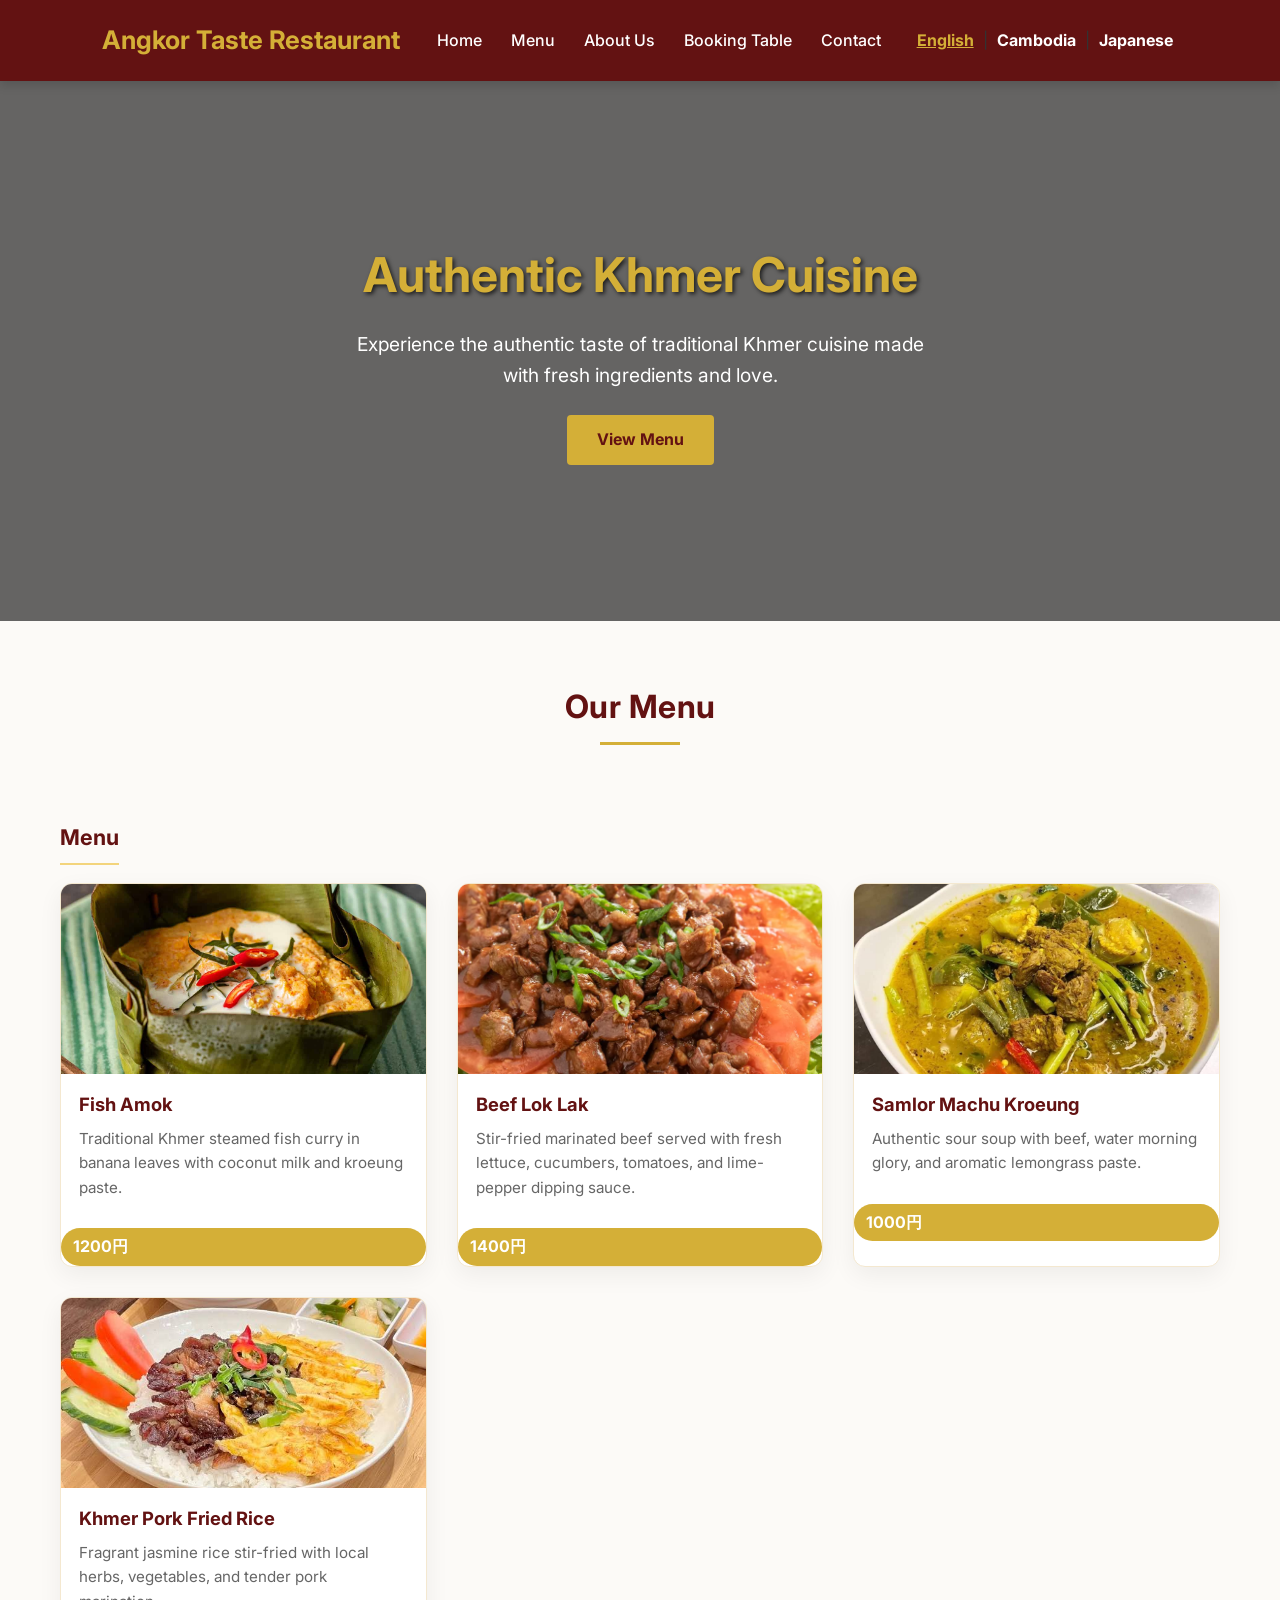
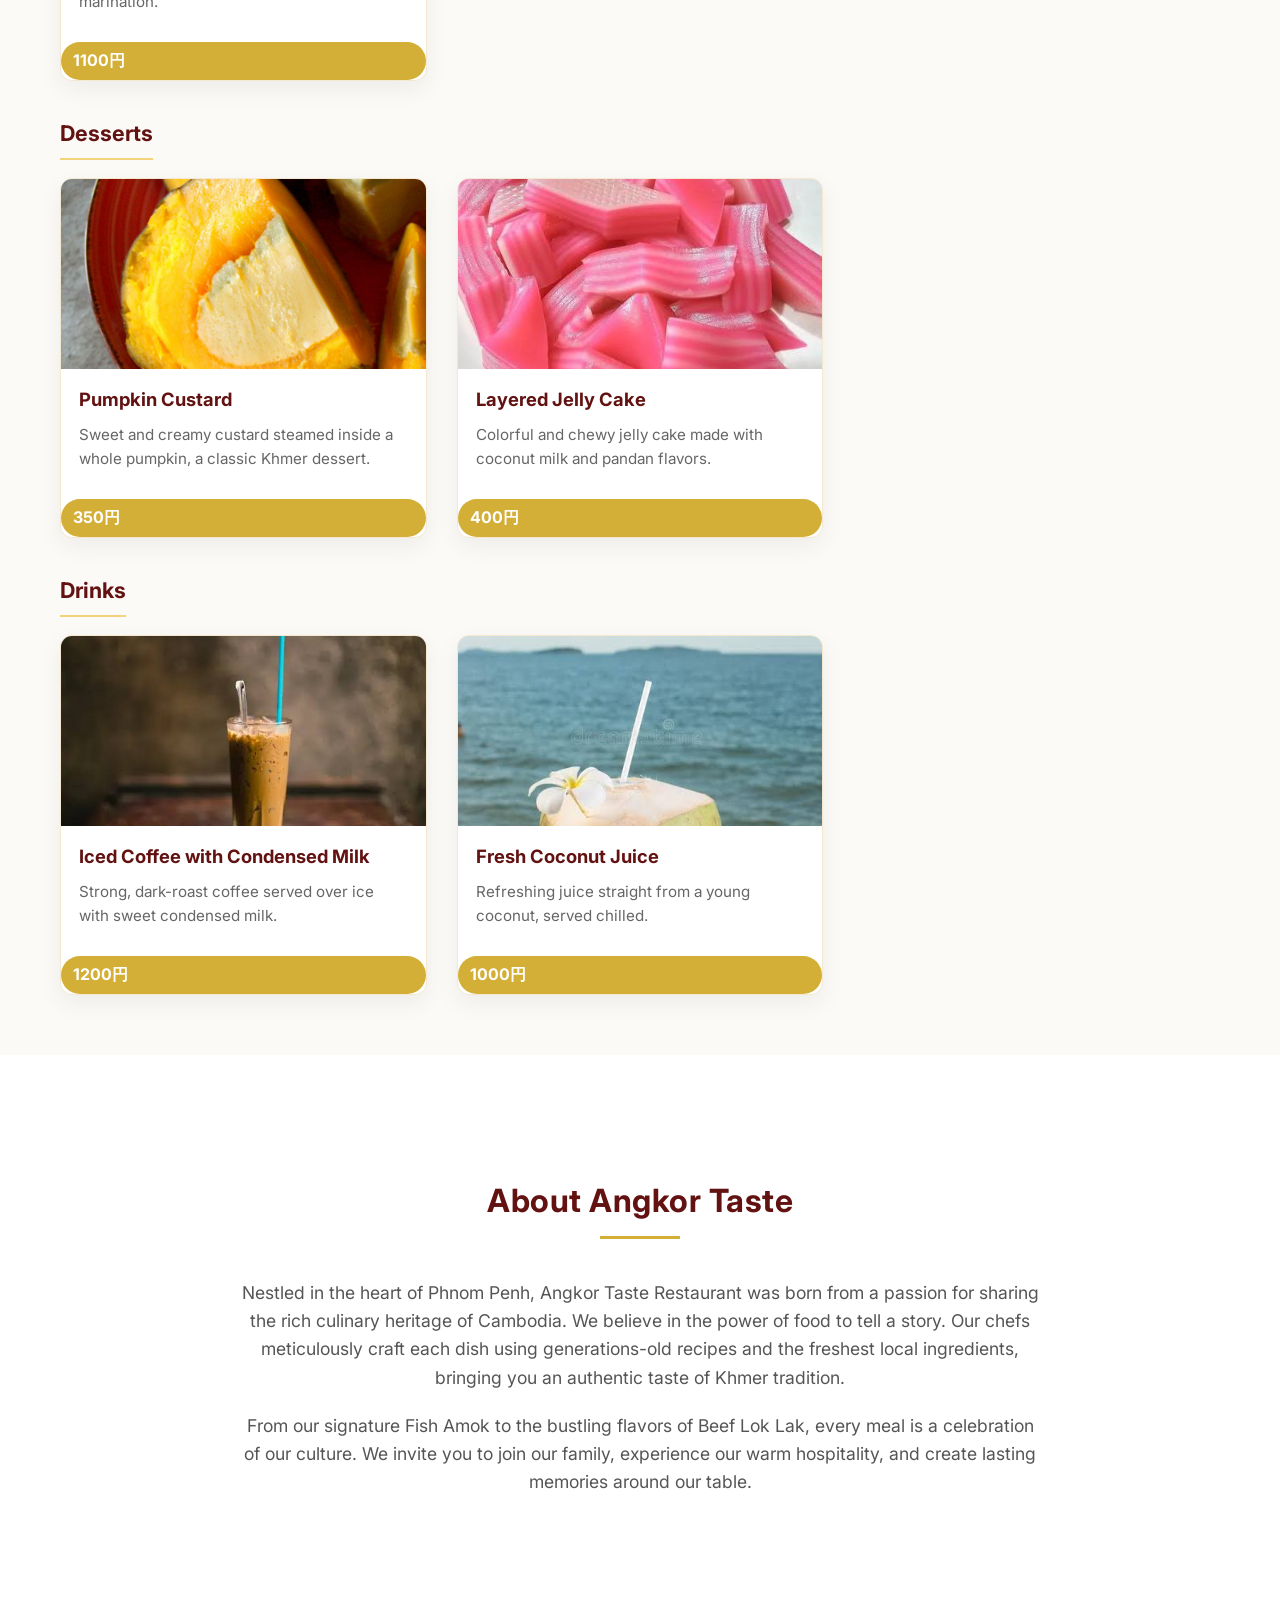
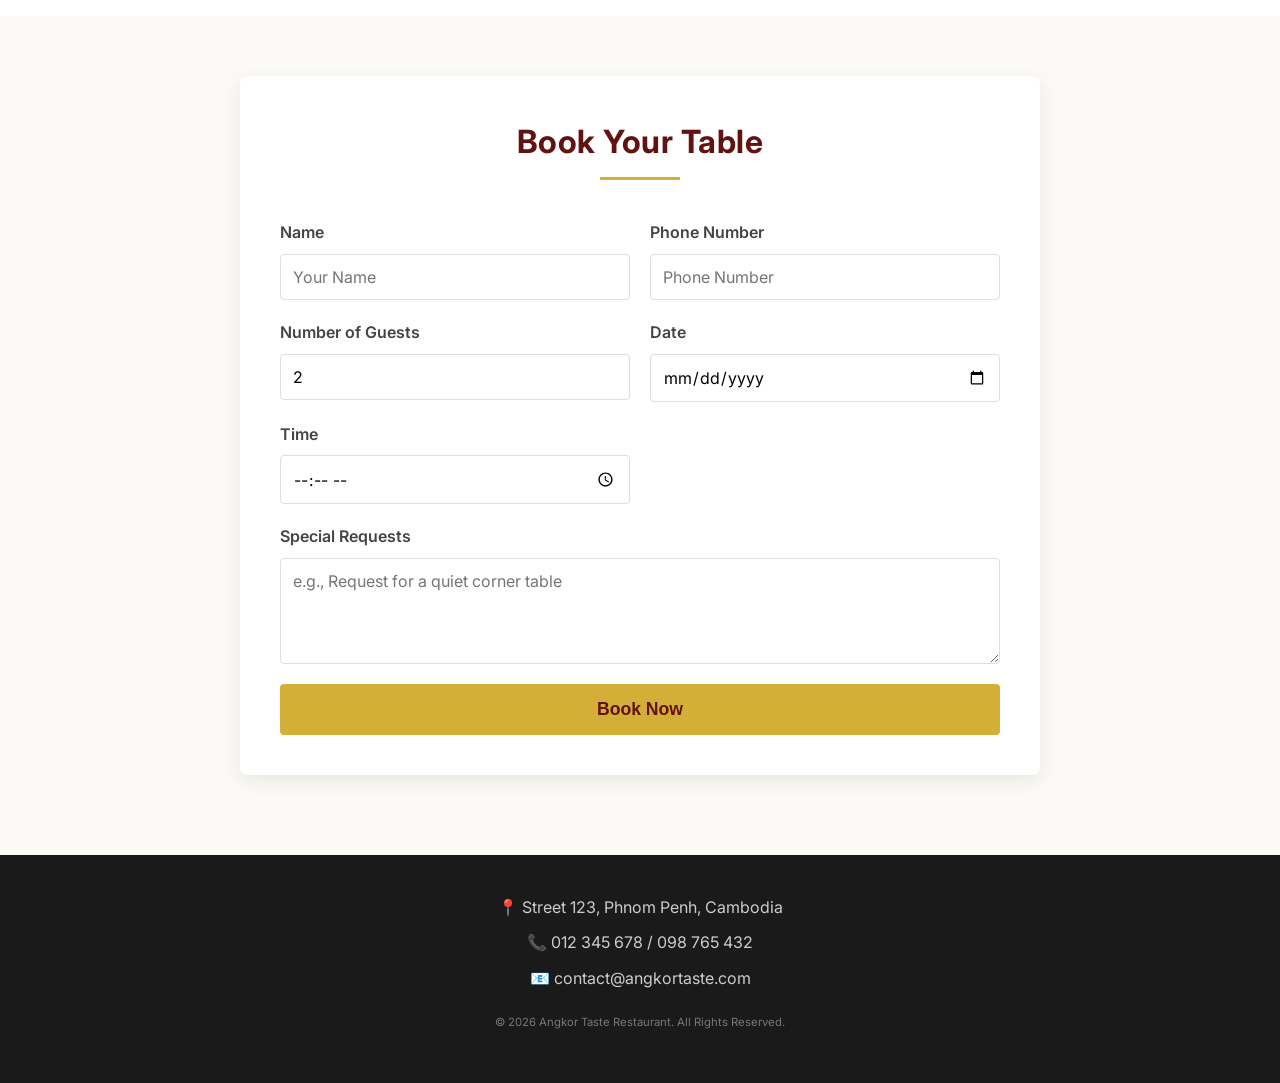
==== index.html @ 4315ddcf "change title menu category" ====
<!DOCTYPE html>
<html lang="en">

<head>
    <meta charset="UTF-8">
    <meta name="viewport" content="width=device-width, initial-scale=1.0">
    <title>Angkor Taste Restaurant- Khmer Restaurant</title>
    <link rel="stylesheet" href="style.css">
    <link
        href="https://fonts.googleapis.com/css2?family=Hanuman:wght@400;700&family=Inter:wght@300;400;600&display=swap"
        rel="stylesheet">
</head>

<body>

    <header>
        <div class="logo">Angkor Taste Restaurant</div>
        <nav>
            <a href="#home">Home</a>
            <a href="#menu">Menu</a>
            <a href="#about">About Us</a>
            <a href="#booking">Booking Table</a>
            <a href="#contact">Contact</a>
        </nav>
        <div class="language-selector">
            <a href="#" class="lang-active" aria-label="English">English</a> | <a href="#" aria-label="Khmer">Cambodia</a> | <a
                href="#" aria-label="Japanese">Japanese</a>
        </div>
    </header>

    <section id="home" class="hero">
        <div class="hero-content">
            <h1>Authentic Khmer Cuisine</h1>
            <p>Experience the authentic taste of traditional Khmer cuisine made with fresh ingredients and love.</p>
            <a href="#menu" class="btn"> View Menu</a>
        </div>
    </section>

    <section id="menu" class="menu-section">
        <h2 class="section-title"> Our Menu</h2>
        <div class="underline"></div>

        <!-- House Specials Category -->
        <h3 class="menu-category-title">Menu</h3>
        <div class="menu-grid">
            <article class="menu-item">
                <img src="img/Cambodian-Khmer-Fish-Amok-Recipe-square.jpg" alt="Fish Amok" class="menu-item-image">
                <div class="item-details">
                    <h4>Fish Amok</h4>
                    <p>Traditional Khmer steamed fish curry in banana leaves with coconut milk and kroeung paste.</p>
                </div>
                <span class="price">1200円</span>
            </article>

            <article class="menu-item">
                <img src="img/beef lok lak.webp" alt="Beef Lok Lak" class="menu-item-image">
                <div class="item-details">
                    <h4>Beef Lok Lak</h4>
                    <p>Stir-fried marinated beef served with fresh lettuce, cucumbers, tomatoes, and lime-pepper dipping
                        sauce.</p>
                </div>
                <span class="price">1400円</span>
            </article>

            <article class="menu-item">
                <img src="img/សម្លម្ជូរ.jpg" alt="Samlor Machu Kroeung" class="menu-item-image">
                <div class="item-details">
                    <h4>Samlor Machu Kroeung</h4>
                    <p>Authentic sour soup with beef, water morning glory, and aromatic lemongrass paste.</p>
                </div>
                <span class="price">1000円</span>
            </article>

            <article class="menu-item">
                <img src="img/bay sach jruk.jpeg" alt="Khmer Pork Fried Rice" class="menu-item-image">
                <div class="item-details">
                    <h4>Khmer Pork Fried Rice</h4>
                    <p>Fragrant jasmine rice stir-fried with local herbs, vegetables, and tender pork marination.</p>
                </div>
                <span class="price">1100円</span>
            </article>
        </div>

        <!-- Desserts Category -->
        <h3 class="menu-category-title">Desserts </h3>
        <div class="menu-grid">
            <article class="menu-item">
                <img src="img/cambodian-desserts.jpg" alt="Pumpkin Custard" class="menu-item-image">
                <div class="item-details">
                    <h4>Pumpkin Custard </h4>
                    <p>Sweet and creamy custard steamed inside a whole pumpkin, a classic Khmer dessert.</p>
                </div>
                <span class="price">350円</span>
            </article>
            <article class="menu-item">
                <img src="img/images.jpeg" alt="Layered Jelly Cake" class="menu-item-image">
                <div class="item-details">
                    <h4>Layered Jelly Cake </h4>
                    <p>Colorful and chewy jelly cake made with coconut milk and pandan flavors.</p>
                </div>
                <span class="price">400円</span>
            </article>
        </div>

        <!-- Drinks Category -->
        <h3 class="menu-category-title">Drinks</h3>
        <div class="menu-grid">
            <article class="menu-item">
                <img src="img/cafe.jpeg" alt="Iced Coffee" class="menu-item-image">
                <div class="item-details">
                    <h4>Iced Coffee with Condensed Milk</h4>
                    <p>Strong, dark-roast coffee served over ice with sweet condensed milk.</p>
                </div>
                <span class="price">1200円</span>
            </article>

            <article class="menu-item">
                <img src="img/images (2).jpeg" alt="Fresh Coconut Juice" class="menu-item-image">
                <div class="item-details">
                    <h4>Fresh Coconut Juice</h4>
                    <p>Refreshing juice straight from a young coconut, served chilled.</p>
                </div>
                <span class="price">1000円</span>
            </article>
        </div>
    </section>

    <section id="about" class="about-section">
        <div class="about-content">
            <h2 class="section-title">About Angkor Taste</h2>
            <div class="underline"></div>
            <p>
                Nestled in the heart of Phnom Penh, Angkor Taste Restaurant was born from a passion for sharing the rich
                culinary heritage of Cambodia. We believe in the power of food to tell a story. Our chefs meticulously
                craft each dish using generations-old recipes and the freshest local ingredients, bringing you an
                authentic taste of Khmer tradition.
            </p>
            <p>
                From our signature Fish Amok to the bustling flavors of Beef Lok Lak, every meal is a celebration of our
                culture. We invite you to join our family, experience our warm hospitality, and create lasting memories
                around our table.
            </p>
        </div>
    </section>

    <section id="booking" class="booking-section">
        <h2 class="section-title">Book Your Table</h2>
        <div class="underline"></div>
        <form class="booking-form" action="#" method="POST">
            <div class="form-group">
                <label for="name">Name</label>
                <input type="text" id="name" name="name" placeholder="Your Name" required>
            </div>
            <div class="form-group">
                <label for="phone">Phone Number</label>
                <input type="tel" id="phone" name="phone" placeholder="Phone Number" required>
            </div>
            <div class="form-group">
                <label for="guests">Number of Guests</label>
                <input type="number" id="guests" name="guests" min="1" value="2" required>
            </div>
            <div class="form-group">
                <label for="date">Date</label>
                <input type="date" id="date" name="date" required>
            </div>
            <div class="form-group">
                <label for="time">Time</label>
                <input type="time" id="time" name="time" required>
            </div>
            <div class="form-group full-width">
                <label for="requests">Special Requests</label>
                <textarea id="requests" name="requests" rows="4"
                    placeholder="e.g., Request for a quiet corner table"></textarea>
            </div>
            <button type="submit" class="btn">Book Now</button>
        </form>
    </section>

    <footer id="contact">
        <div class="footer-content">
            <p>📍 Street 123, Phnom Penh, Cambodia</p>
            <p>📞 012 345 678 / 098 765 432</p>
            <p>📧 contact@angkortaste.com</p>
            <p class="copyright"><small>&copy; 2026 Angkor Taste Restaurant. All Rights Reserved.</small></p>
        </div>
    </footer>

</body>

</html>
---- style.css ----
/* Reset basic styles */
* {
    margin: 0;
    padding: 0;
    box-sizing: border-box;
}

body {
    font-family: 'Inter', 'Hanuman', sans-serif;
    background-color: #fcfaf7;
    color: #333;
    line-height: 1.6;
}

/* Header & Navigation */
header {
    background-color: #631212;
    /* Traditional Khmer Red/Burgundy */
    display: flex;
    justify-content: space-between;
    align-items: center;
    padding: 20px 8%;
    position: sticky;
    top: 0;
    z-index: 1000;
    box-shadow: 0 4px 10px rgba(0, 0, 0, 0.15);
}

header .logo {
    color: #D4AF37;
    /* Luxury Gold color */
    font-size: 1.6rem;
    font-weight: bold;
}

header nav a {
    color: #fff;
    text-decoration: none;
    margin-left: 25px;
    font-weight: 500;
    transition: color 0.3s ease;
}

header nav a:hover {
    color: #D4AF37;
}

/* Language Selector */
.language-selector {
    margin-left: 20px;
}

.language-selector a {
    color: #ffffff;
    text-decoration: none;
    padding: 5px;
    font-weight: bold;
}

.language-selector .lang-active {
    color: #D4AF37;
    /* Gold to match hover and logo */
    text-decoration: underline;
}

/* Hero Section */
.hero {
    background: linear-gradient(rgba(0, 0, 0, 0.6), rgba(0, 0, 0, 0.6)),
        url('https://images.unsplash.com/photo-1544025162-d76694265947?q=80&w=1200') no-repeat center center/cover;
    height: 60vh;
    display: flex;
    justify-content: center;
    align-items: center;
    text-align: center;
    color: white;
    padding: 0 20px;
}

.hero h1 {
    font-size: 3rem;
    color: #D4AF37;
    margin-bottom: 15px;
    text-shadow: 2px 2px 4px rgba(0, 0, 0, 0.7);
}

.hero p {
    font-size: 1.2rem;
    margin-bottom: 25px;
    max-width: 600px;
}

.btn {
    background-color: #D4AF37;
    color: #631212;
    padding: 12px 30px;
    text-decoration: none;
    font-weight: bold;
    border-radius: 4px;
    transition: background 0.3s, transform 0.2s;
    display: inline-block;
}

.btn:hover {
    background-color: #fff;
    transform: translateY(-2px);
}

/* Menu Section */
.menu-section {
    max-width: 1200px;
    margin: 60px auto;
    padding: 0 20px;
}

.section-title {
    text-align: center;
    color: #631212;
    font-size: 2rem;
    font-weight: 700;
    letter-spacing: 0.5px;
}

.underline {
    width: 80px;
    height: 3px;
    background-color: #D4AF37;
    margin: 10px auto 40px auto;
}

.menu-category-title {
    font-size: 1.35rem;
    color: #631212;
    margin: 35px 0 18px;
    padding-bottom: 8px;
    border-bottom: 2px solid #f3d47c;
    display: inline-block;
}

/* Menu Grid Layout */
.menu-grid {
    display: grid;
    grid-template-columns: repeat(3, minmax(0, 1fr));
    gap: 30px;
    align-items: stretch;
}

@media (max-width: 900px) {
    .menu-grid {
        grid-template-columns: repeat(2, minmax(0, 1fr));
    }
}

@media (max-width: 600px) {
    .menu-grid {
        grid-template-columns: 1fr;
    }
}

.menu-item {
    background: #fff;
    border: 1px solid #f4e8d0;
    border-radius: 12px;
    box-shadow: 0 8px 24px rgba(0, 0, 0, 0.06);
    display: flex;
    flex-direction: column;
    overflow: hidden;
    transition: transform 0.2s ease, box-shadow 0.2s ease;
}

.menu-item:hover {
    transform: translateY(-4px);
    box-shadow: 0 12px 28px rgba(0, 0, 0, 0.1);
}

.menu-item-image {
    width: 100%;
    height: 190px;
    object-fit: cover;
    border-radius: 0;
    flex-shrink: 0;
}

.item-details {
    padding: 16px 18px 18px;
}

.item-details h4 {
    color: #631212;
    font-size: 1.15rem;
    margin-bottom: 8px;
}

.item-details p {
    font-size: 0.95rem;
    color: #666;
    margin-bottom: 10px;
}

.price {
    display: inline-block;
    font-weight: bold;
    font-size: 1rem;
    color: #fff;
    background-color: #D4AF37;
    padding: 6px 12px;
    border-radius: 999px;
}

/* About Us Section */
.about-section {
    background-color: #ffffff;
    padding: 60px 20px;
    margin-top: 60px;
}

.about-content {
    max-width: 800px;
    margin: 60px auto;
    text-align: center;
}

.about-content p {
    color: #555;
    font-size: 1.1rem;
    margin-bottom: 20px;
}

/* Booking Section */
.booking-section {
    max-width: 800px;
    margin: 60px auto;
    padding: 40px;
    background: #ffffff;
    border-radius: 8px;
    box-shadow: 0 6px 20px rgba(0, 0, 0, 0.08);
}

.booking-form {
    display: grid;
    grid-template-columns: 1fr 1fr;
    gap: 20px;
    margin-top: 30px;
}

.form-group {
    display: flex;
    flex-direction: column;
}

.form-group.full-width {
    grid-column: 1 / -1;
}

.booking-form label {
    margin-bottom: 8px;
    font-weight: 600;
    color: #444;
}

.booking-form input,
.booking-form textarea {
    width: 100%;
    padding: 12px;
    border: 1px solid #ddd;
    border-radius: 4px;
    font-family: inherit;
    font-size: 1rem;
}

.booking-form input:focus,
.booking-form textarea:focus {
    outline: none;
    border-color: #D4AF37;
    box-shadow: 0 0 0 2px rgba(212, 175, 55, 0.2);
}

.booking-form .btn {
    grid-column: 1 / -1;
    width: 100%;
    padding: 15px;
    font-size: 1.1rem;
    border: none;
    cursor: pointer;
}

/* Footer Section */
footer {
    background-color: #1a1a1a;
    color: #ccc;
    padding: 40px 20px;
    text-align: center;
    margin-top: 80px;
}

.footer-content p {
    margin-bottom: 10px;
}

.footer-content .copyright {
    margin-top: 20px;
    font-size: 0.85rem;
    color: #777;
}
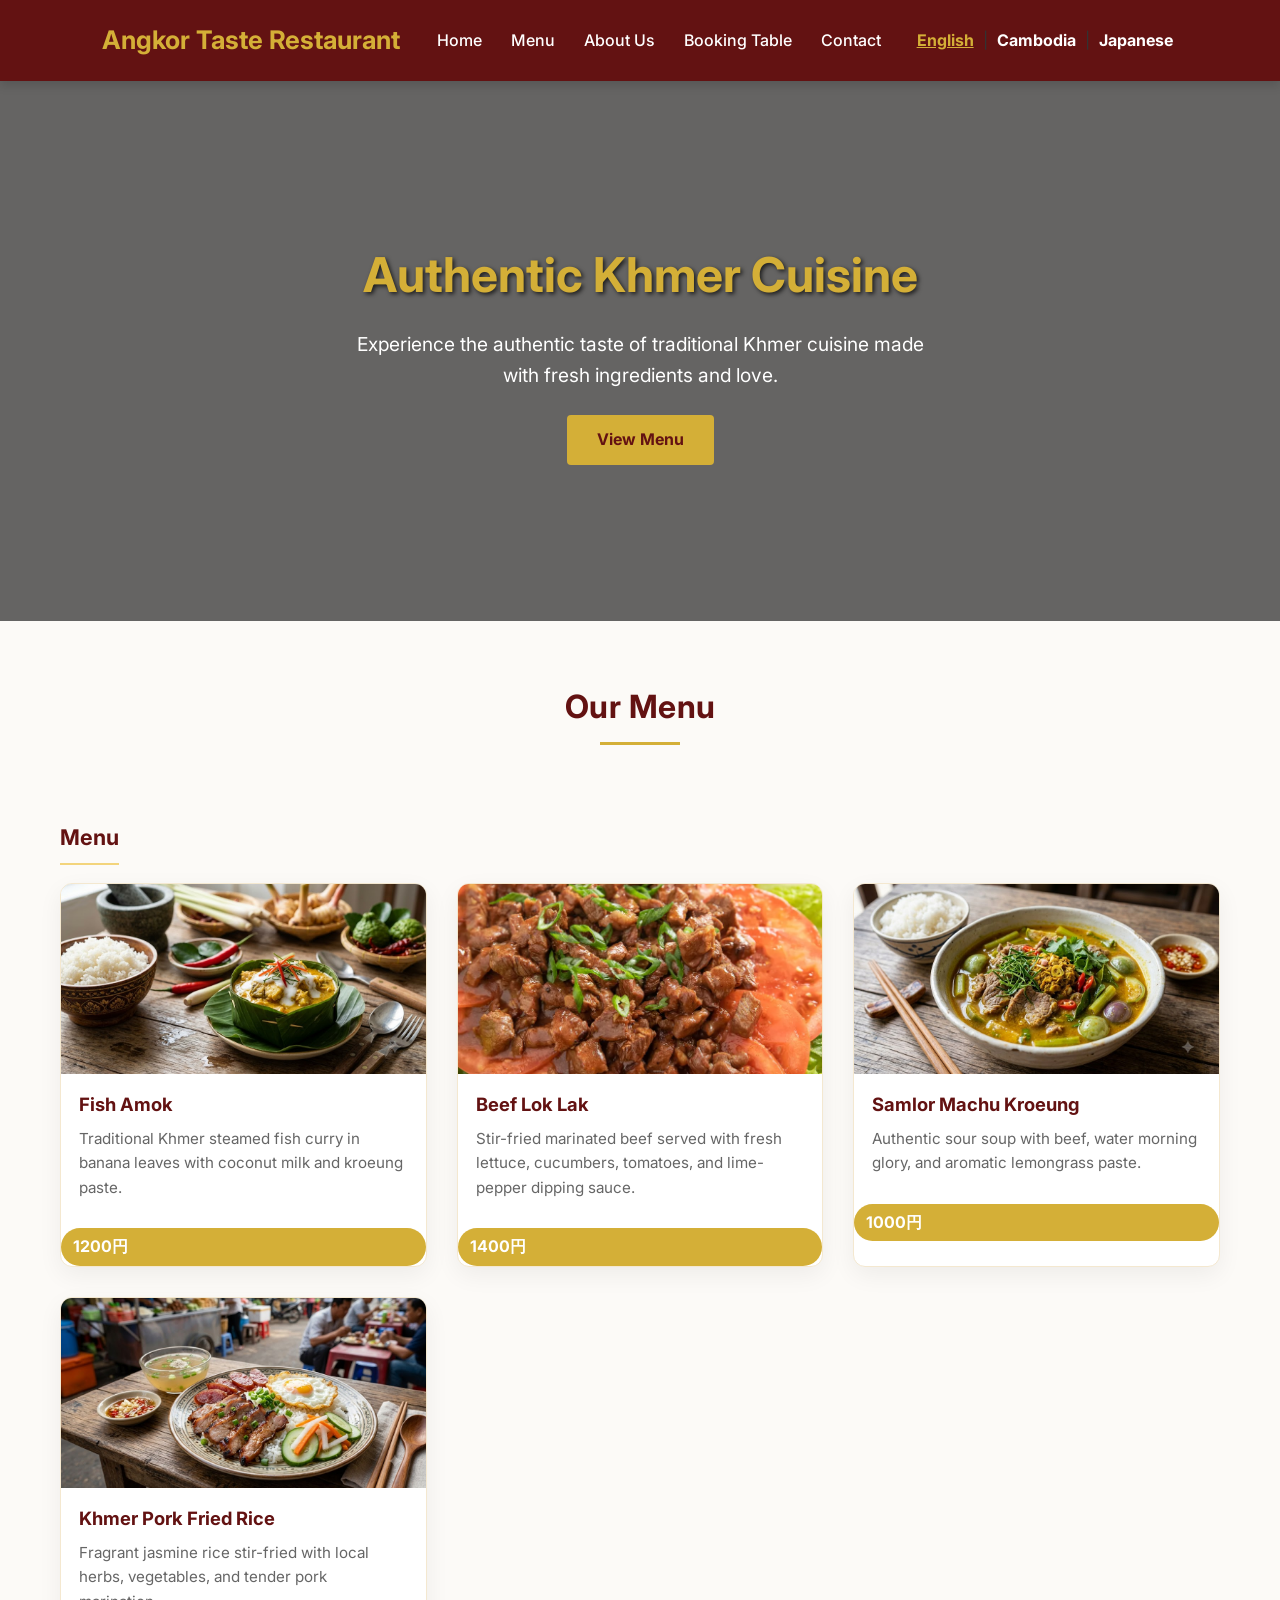
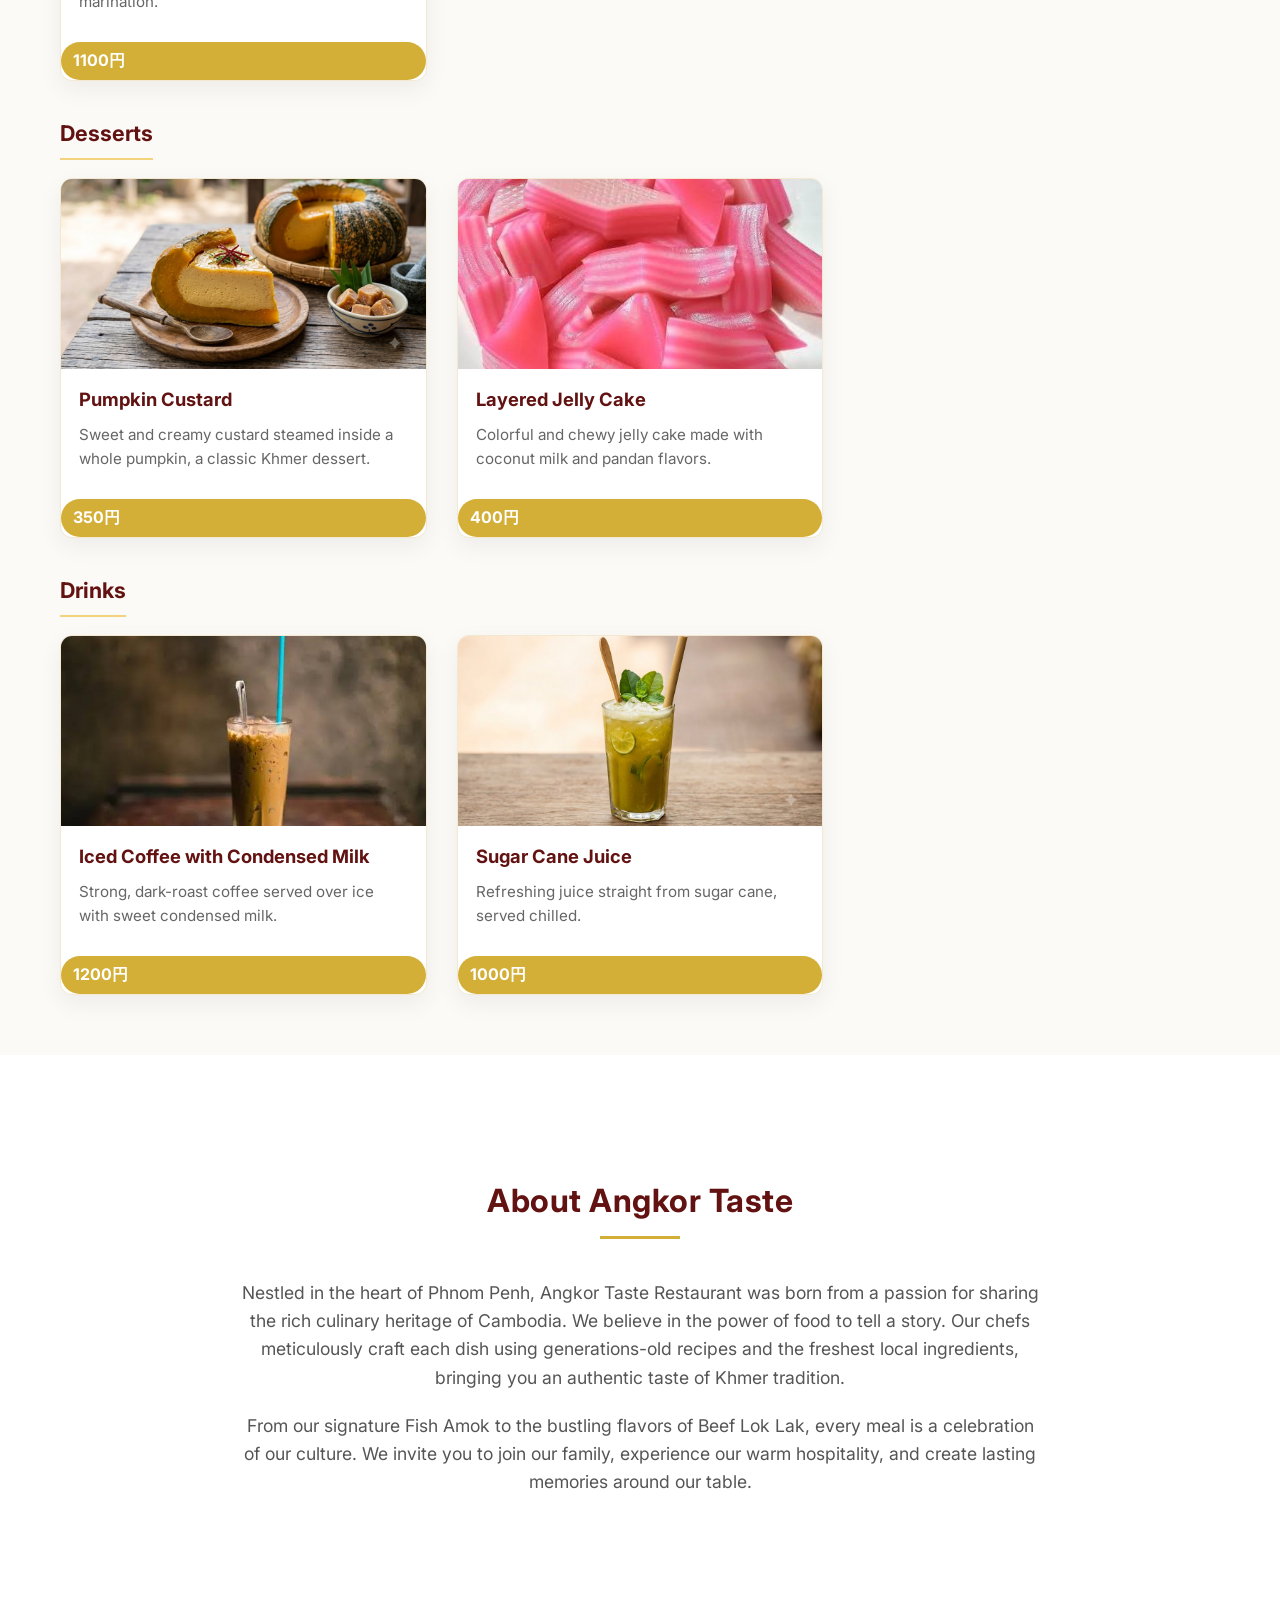
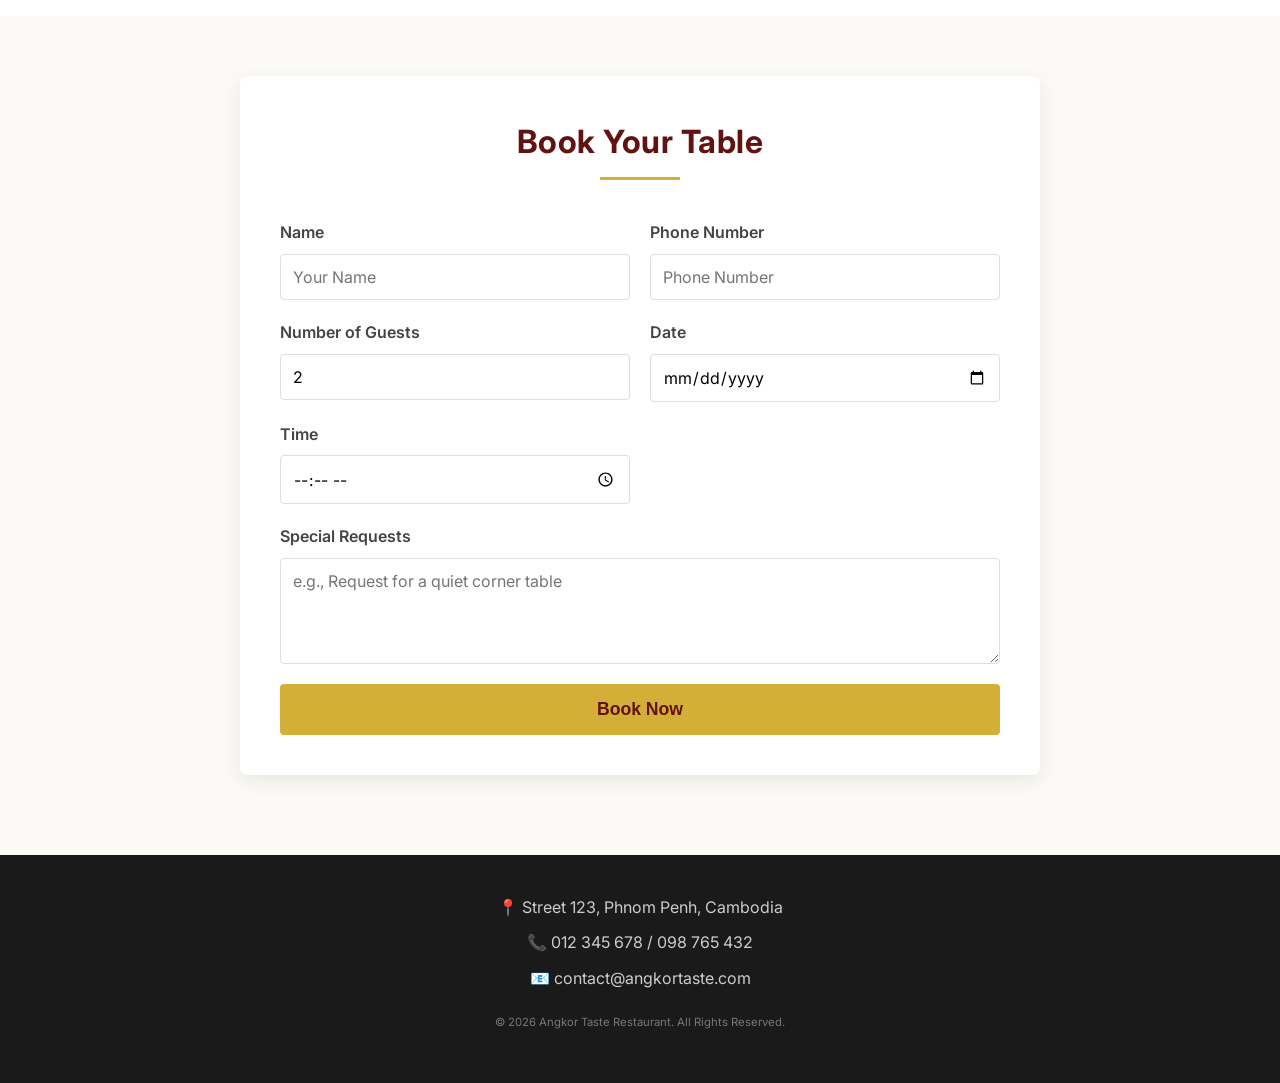
==== commit 4c16a0bb: "change image of drink and food" ====
--- a/index.html
+++ b/index.html
@@ -44,7 +44,7 @@
         <h3 class="menu-category-title">Menu</h3>
         <div class="menu-grid">
             <article class="menu-item">
-                <img src="img/Cambodian-Khmer-Fish-Amok-Recipe-square.jpg" alt="Fish Amok" class="menu-item-image">
+                <img src="img/amok .jpeg" alt="Fish Amok" class="menu-item-image">
                 <div class="item-details">
                     <h4>Fish Amok</h4>
                     <p>Traditional Khmer steamed fish curry in banana leaves with coconut milk and kroeung paste.</p>
@@ -63,7 +63,7 @@
             </article>
 
             <article class="menu-item">
-                <img src="img/សម្លម្ជូរ.jpg" alt="Samlor Machu Kroeung" class="menu-item-image">
+                <img src="img/mju kroeung.jpeg" alt="Samlor Machu Kroeung" class="menu-item-image">
                 <div class="item-details">
                     <h4>Samlor Machu Kroeung</h4>
                     <p>Authentic sour soup with beef, water morning glory, and aromatic lemongrass paste.</p>
@@ -72,7 +72,7 @@
             </article>
 
             <article class="menu-item">
-                <img src="img/bay sach jruk.jpeg" alt="Khmer Pork Fried Rice" class="menu-item-image">
+                <img src="img/bay srob .jpeg" alt="Khmer Pork Fried Rice" class="menu-item-image">
                 <div class="item-details">
                     <h4>Khmer Pork Fried Rice</h4>
                     <p>Fragrant jasmine rice stir-fried with local herbs, vegetables, and tender pork marination.</p>
@@ -85,7 +85,7 @@
         <h3 class="menu-category-title">Desserts </h3>
         <div class="menu-grid">
             <article class="menu-item">
-                <img src="img/cambodian-desserts.jpg" alt="Pumpkin Custard" class="menu-item-image">
+                <img src="img/songya lpov.jpeg" alt="Pumpkin Custard" class="menu-item-image">
                 <div class="item-details">
                     <h4>Pumpkin Custard </h4>
                     <p>Sweet and creamy custard steamed inside a whole pumpkin, a classic Khmer dessert.</p>
@@ -115,10 +115,10 @@
             </article>
 
             <article class="menu-item">
-                <img src="img/images (2).jpeg" alt="Fresh Coconut Juice" class="menu-item-image">
+                <img src="img/ទឺកអំពៅ.jpeg" alt="Fresh Coconut Juice" class="menu-item-image">
                 <div class="item-details">
-                    <h4>Fresh Coconut Juice</h4>
-                    <p>Refreshing juice straight from a young coconut, served chilled.</p>
+                    <h4>Sugar Cane Juice</h4>
+                    <p>Refreshing juice straight from sugar cane, served chilled.</p>
                 </div>
                 <span class="price">1000円</span>
             </article>
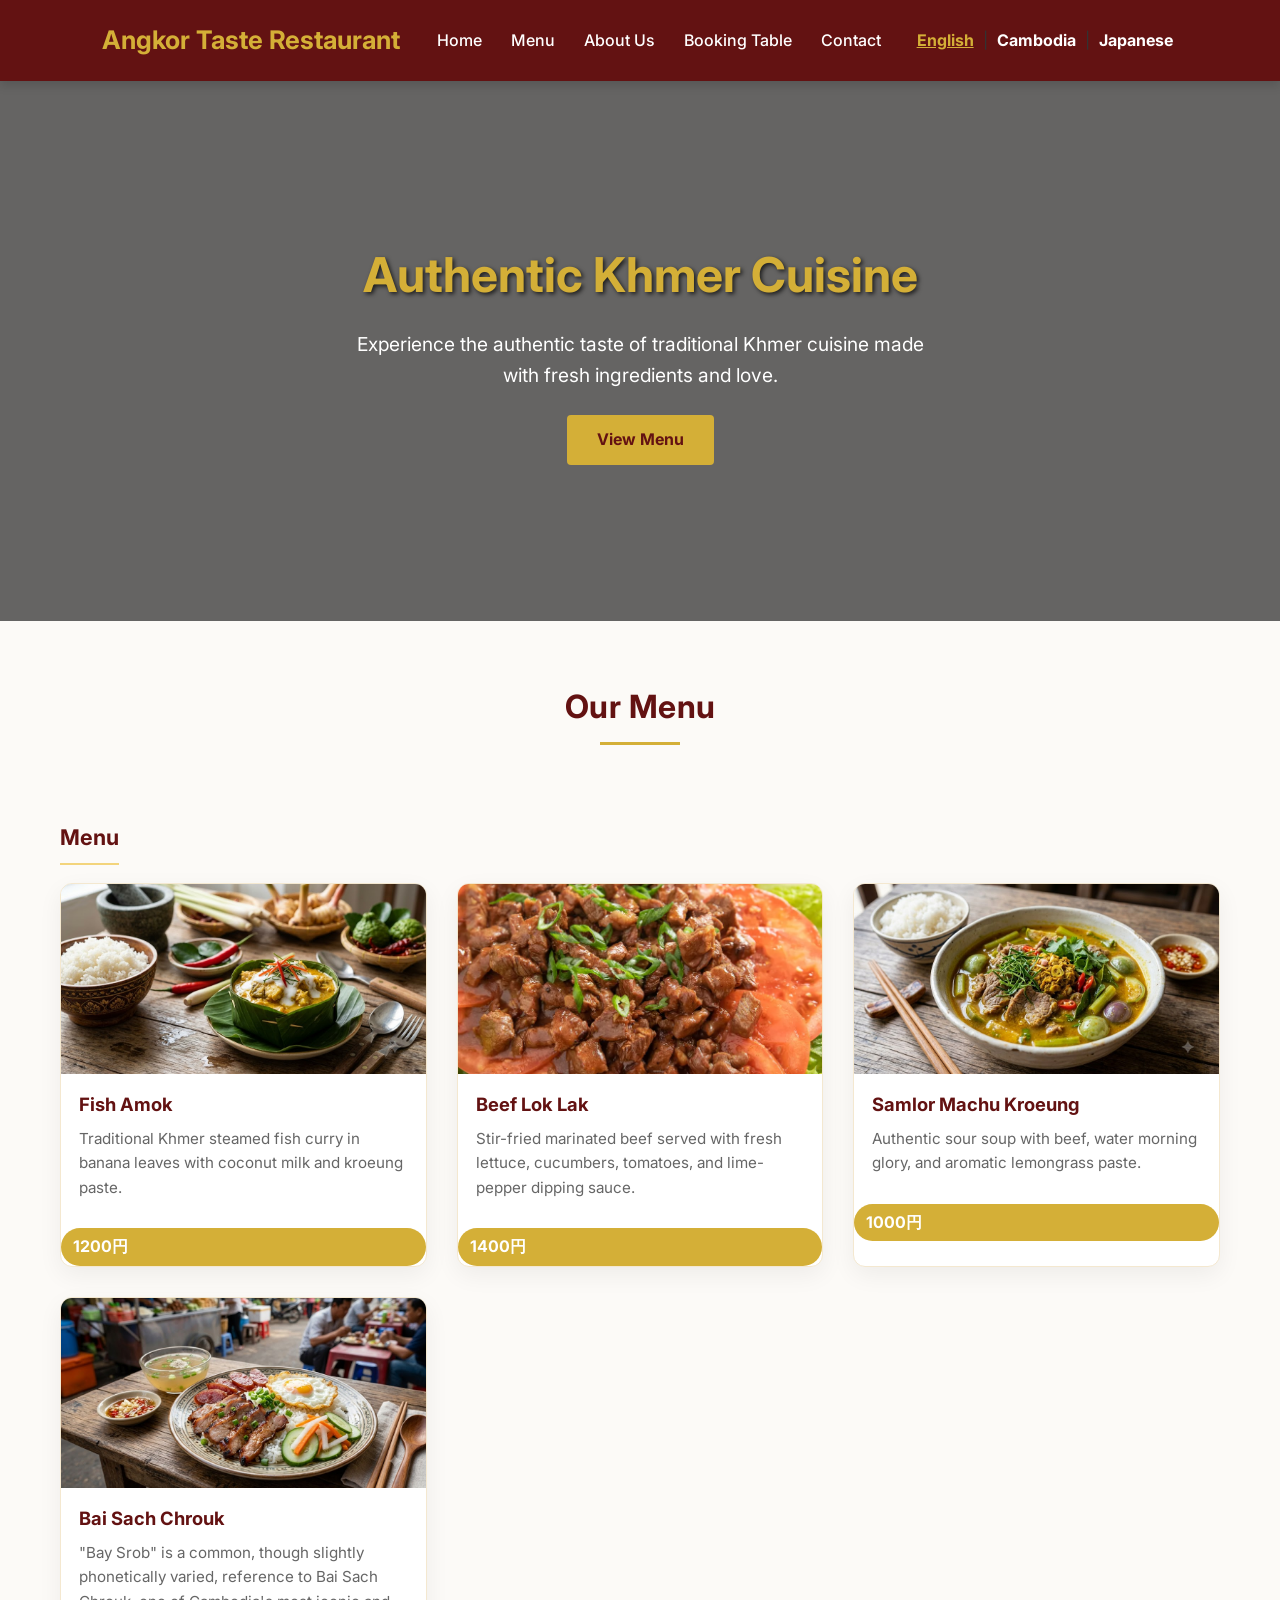
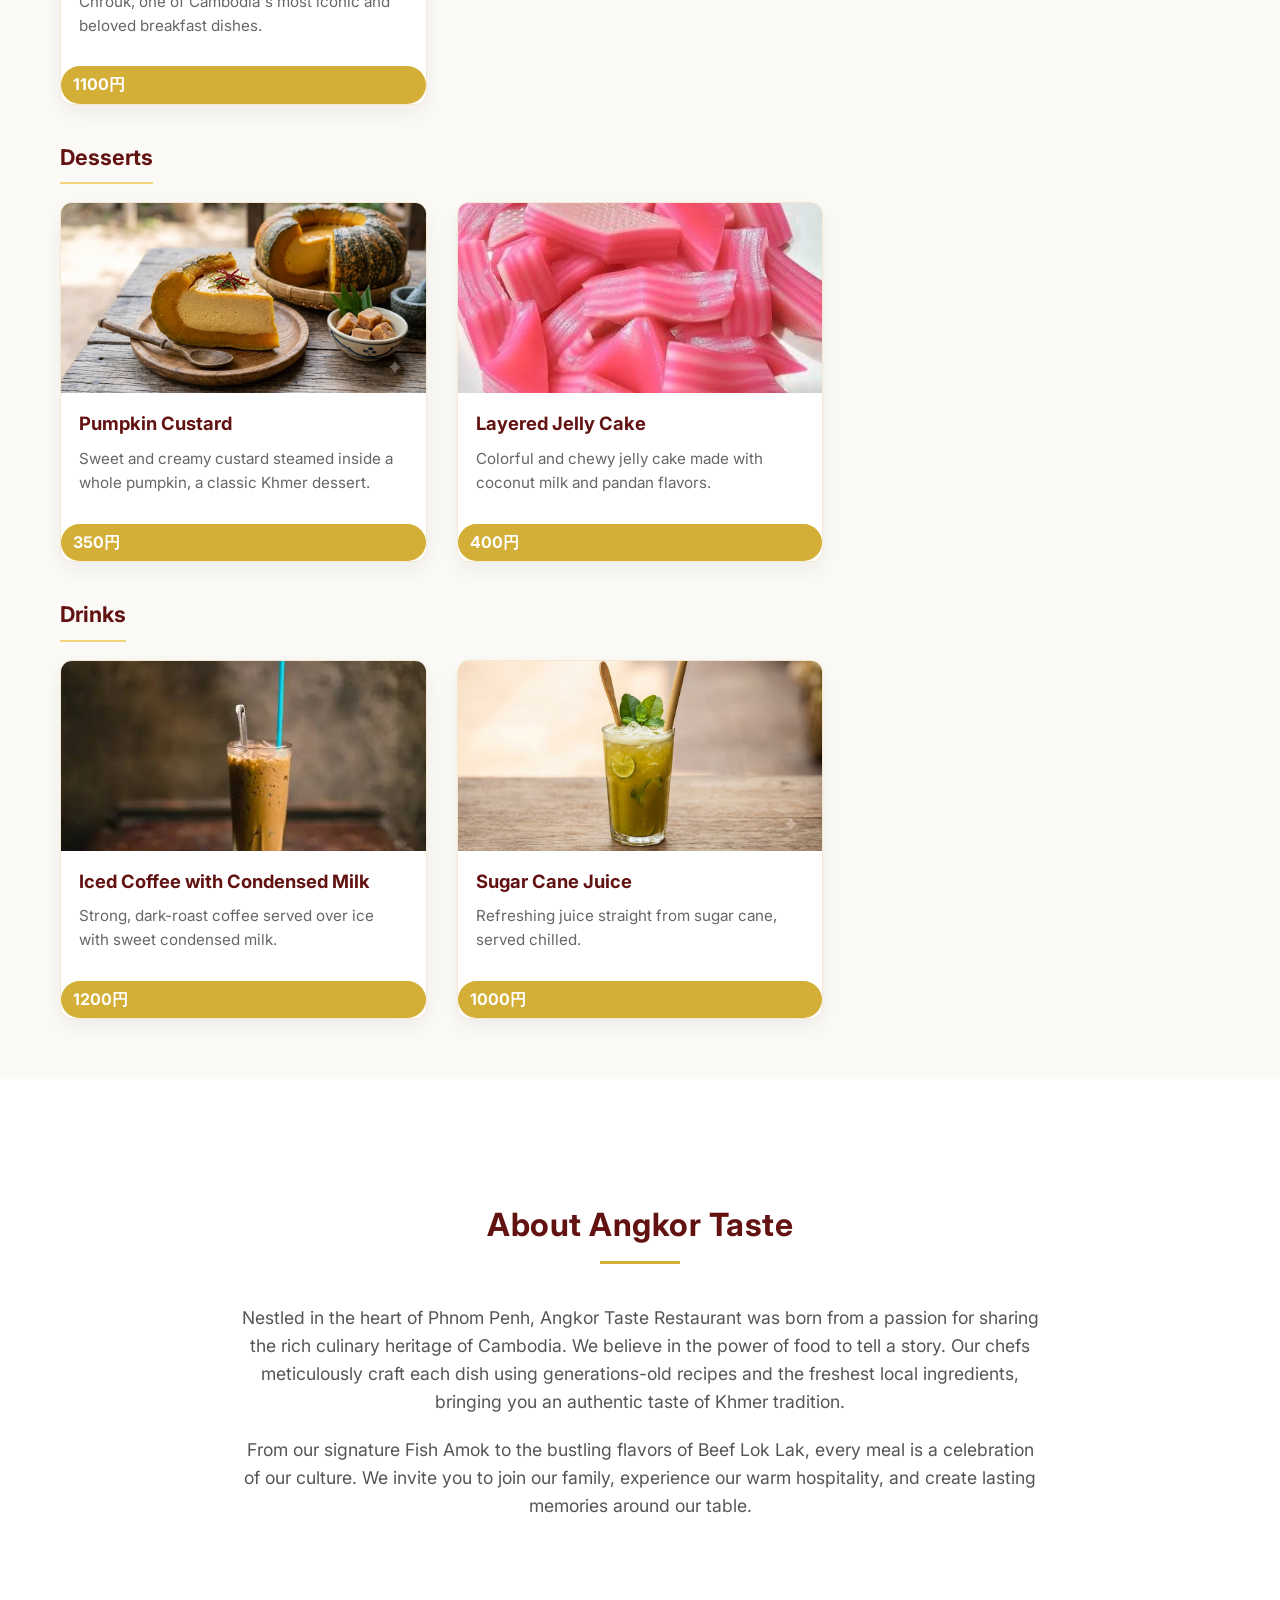
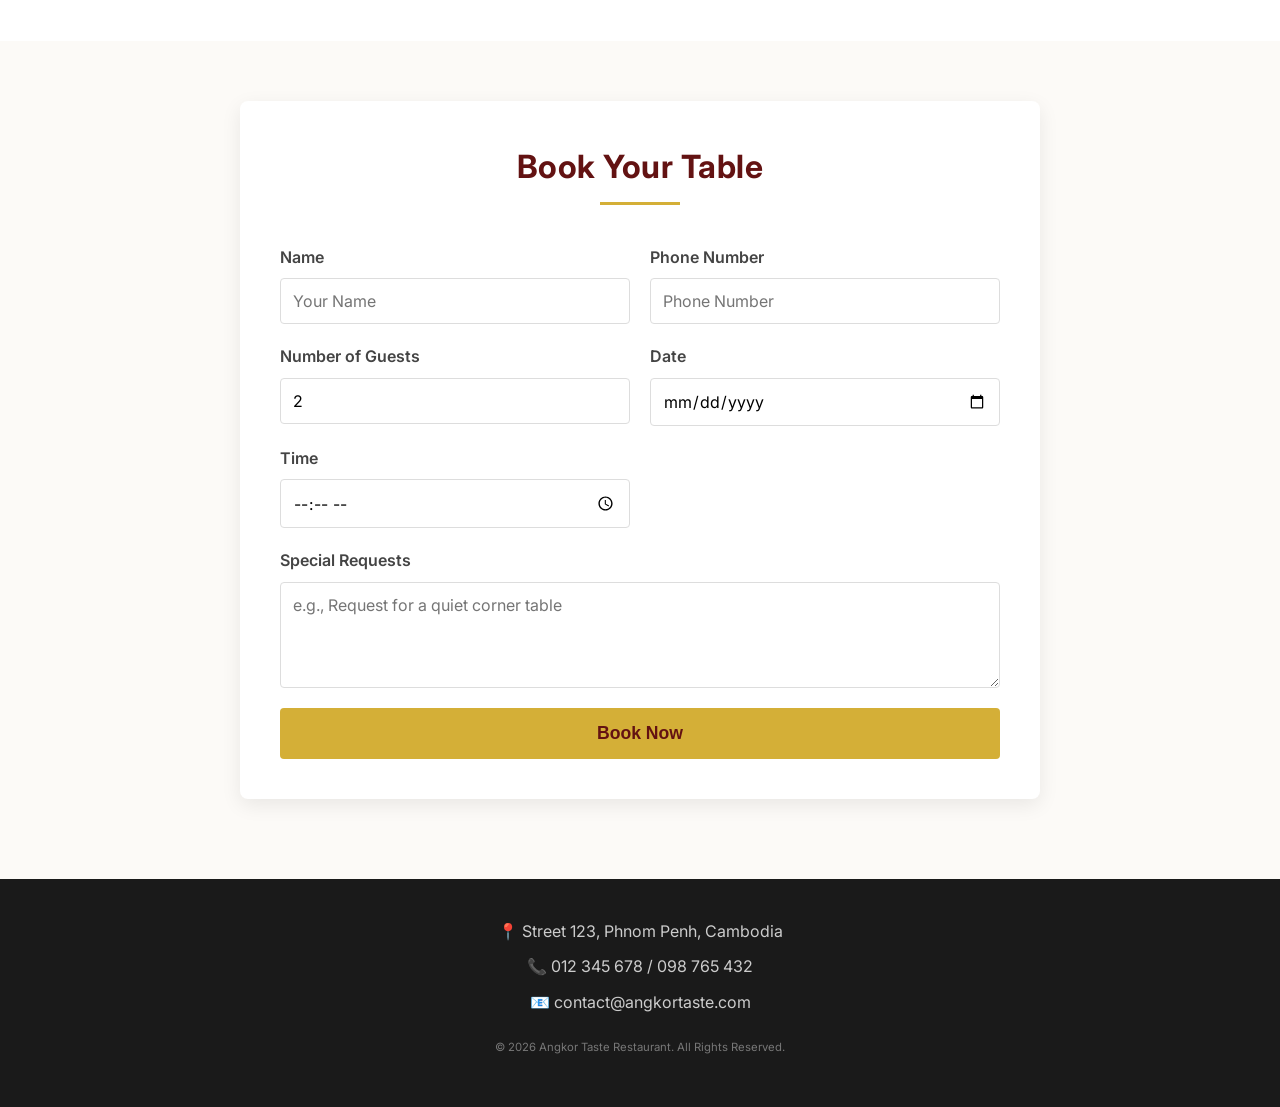
==== commit fd913803: "change menu and artical" ====
--- a/index.html
+++ b/index.html
@@ -74,8 +74,8 @@
             <article class="menu-item">
                 <img src="img/bay srob .jpeg" alt="Khmer Pork Fried Rice" class="menu-item-image">
                 <div class="item-details">
-                    <h4>Khmer Pork Fried Rice</h4>
-                    <p>Fragrant jasmine rice stir-fried with local herbs, vegetables, and tender pork marination.</p>
+                    <h4>Bai Sach Chrouk</h4>
+                    <p>"Bay Srob" is a common, though slightly phonetically varied, reference to Bai Sach Chrouk, one of Cambodia's most iconic and beloved breakfast dishes.</p>
                 </div>
                 <span class="price">1100円</span>
             </article>
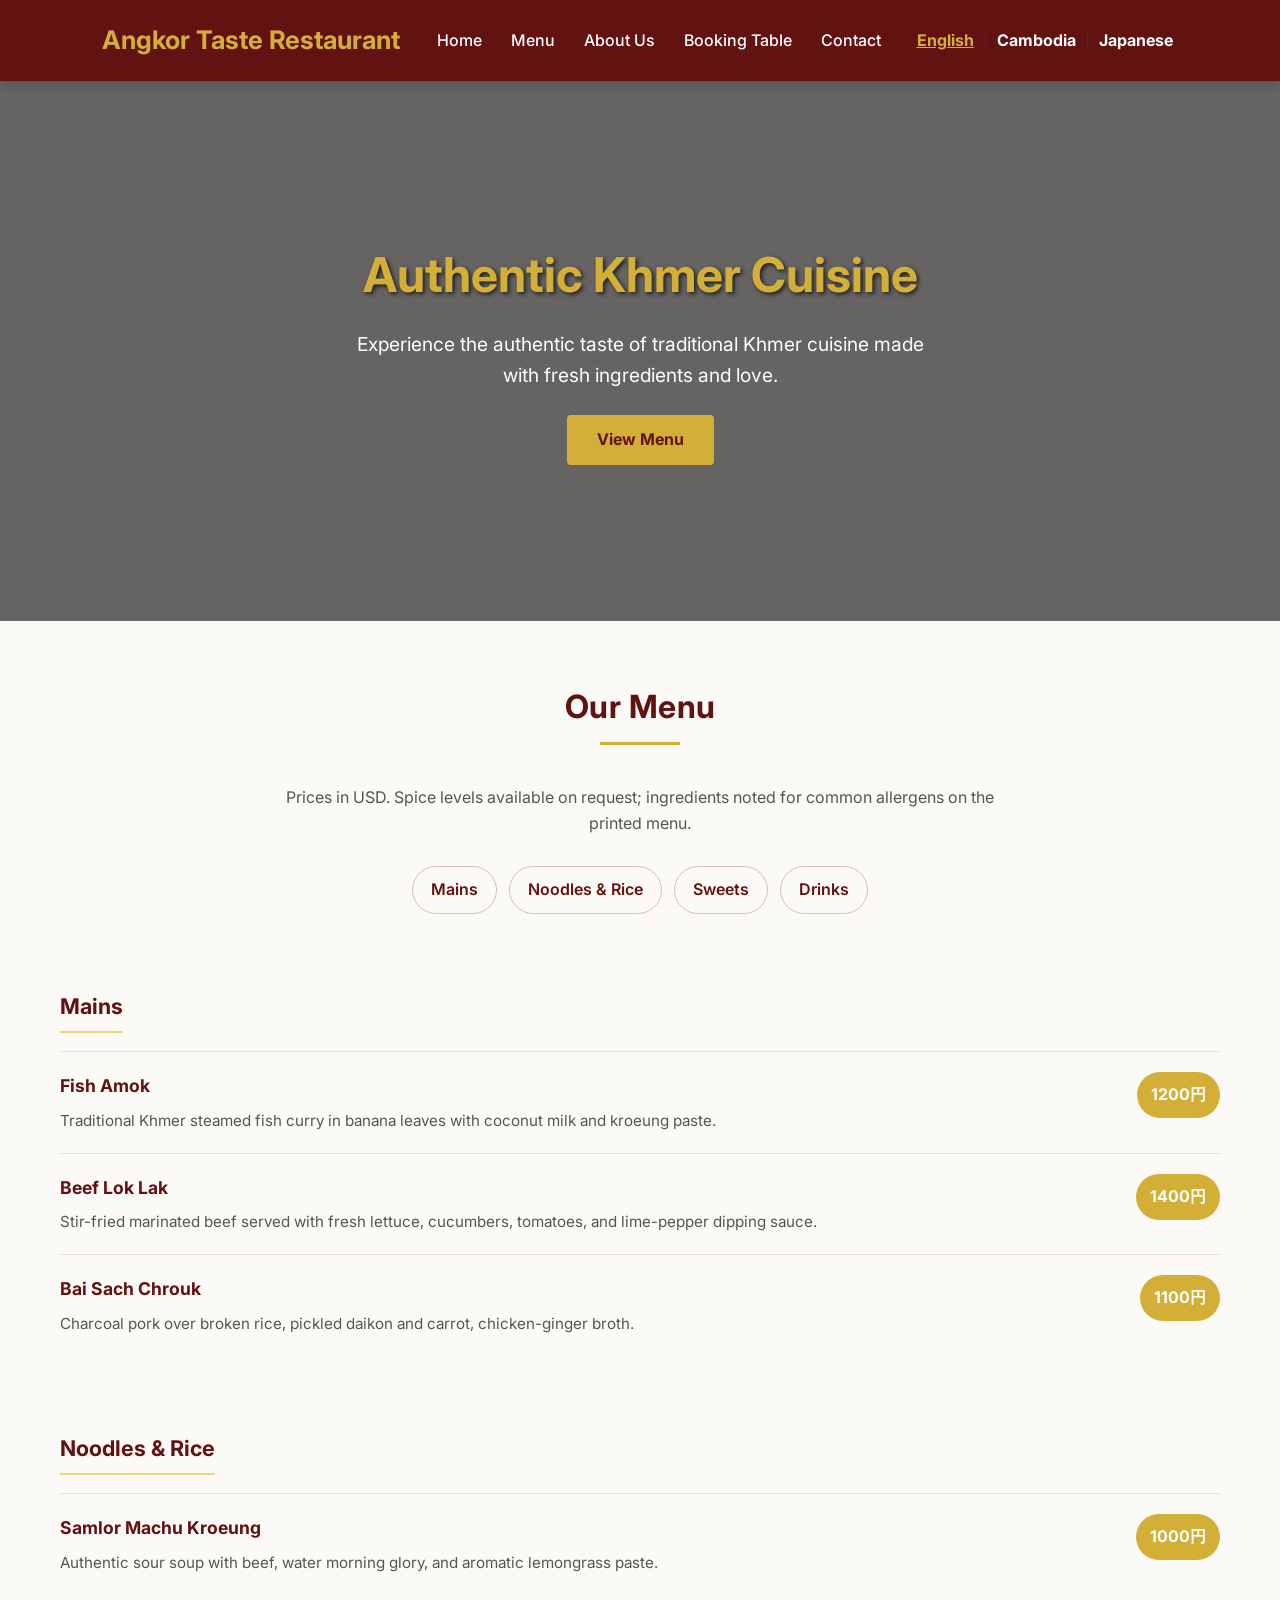
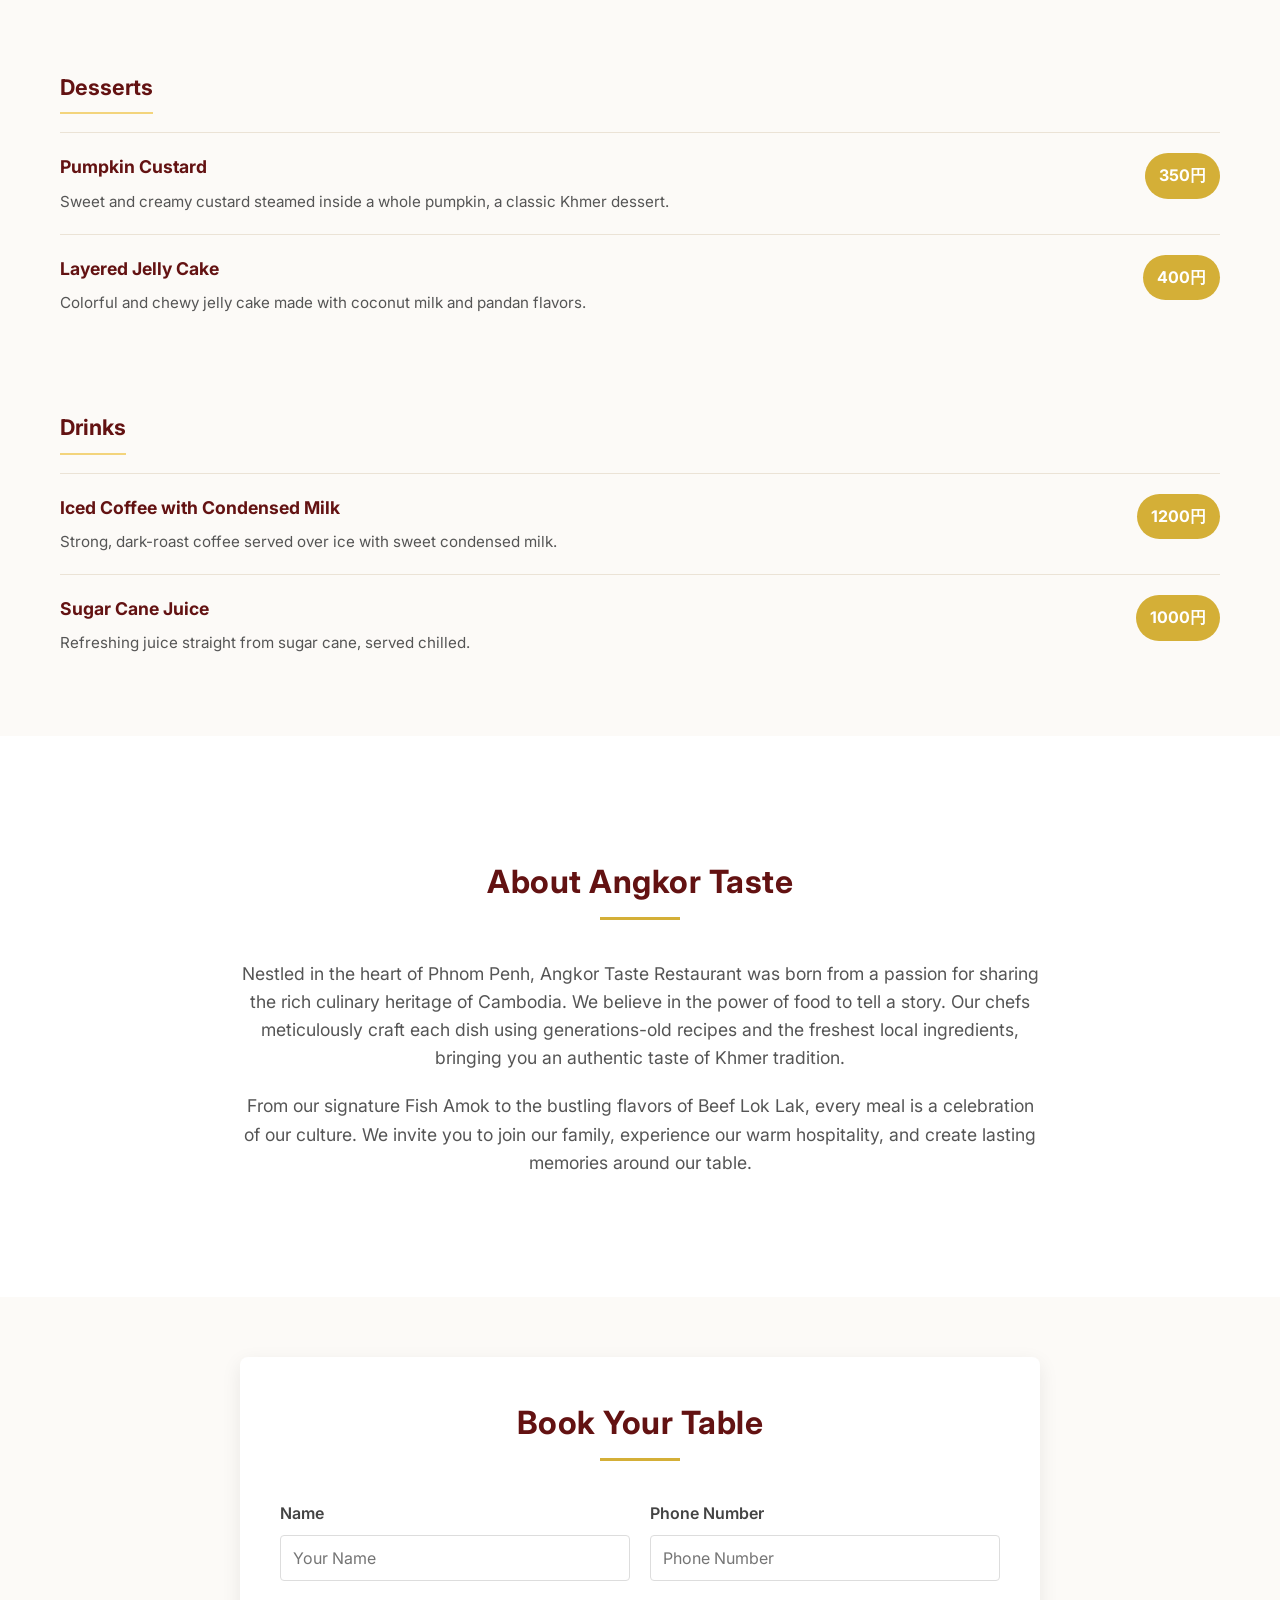
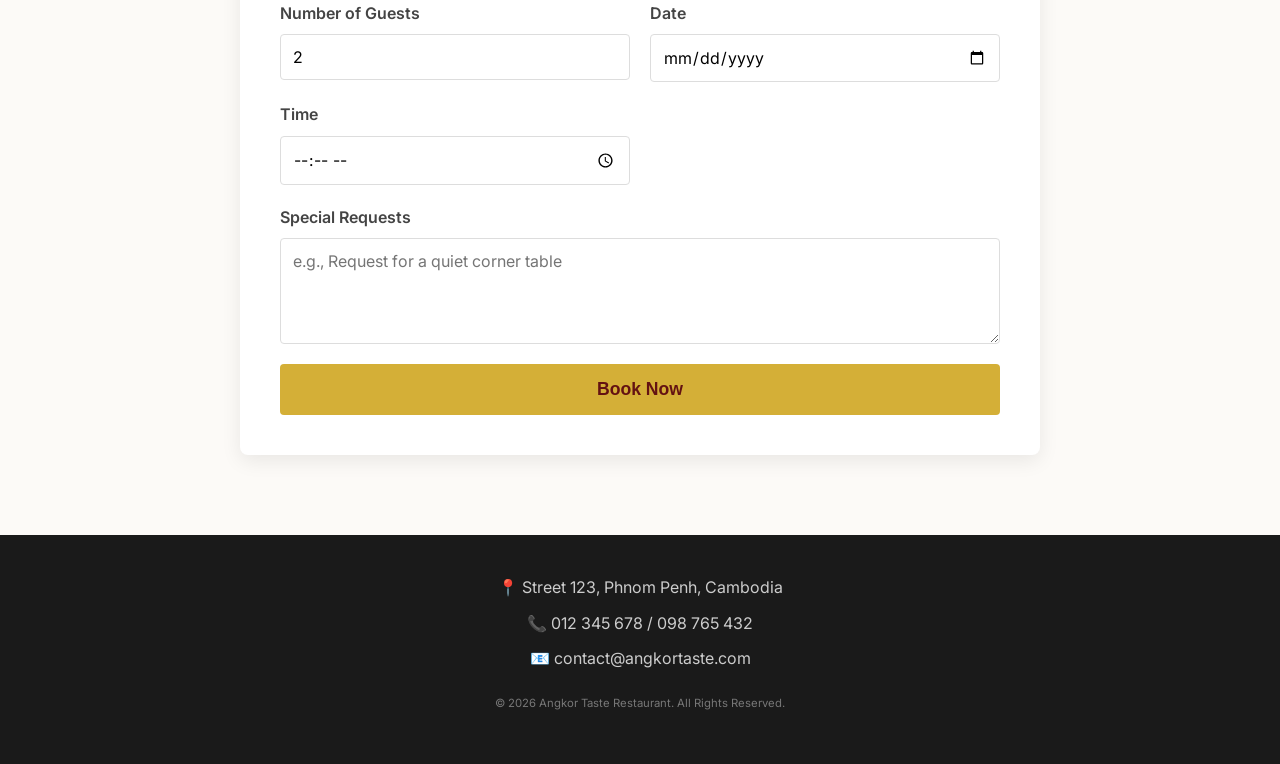
==== commit a8361ad1: "seperate menu" ====
--- a/index.html
+++ b/index.html
@@ -40,88 +40,92 @@
         <h2 class="section-title"> Our Menu</h2>
         <div class="underline"></div>
 
-        <!-- House Specials Category -->
-        <h3 class="menu-category-title">Menu</h3>
-        <div class="menu-grid">
-            <article class="menu-item">
-                <img src="img/amok .jpeg" alt="Fish Amok" class="menu-item-image">
-                <div class="item-details">
-                    <h4>Fish Amok</h4>
-                    <p>Traditional Khmer steamed fish curry in banana leaves with coconut milk and kroeung paste.</p>
-                </div>
-                <span class="price">1200円</span>
-            </article>
-
-            <article class="menu-item">
-                <img src="img/beef lok lak.webp" alt="Beef Lok Lak" class="menu-item-image">
-                <div class="item-details">
-                    <h4>Beef Lok Lak</h4>
-                    <p>Stir-fried marinated beef served with fresh lettuce, cucumbers, tomatoes, and lime-pepper dipping
-                        sauce.</p>
-                </div>
-                <span class="price">1400円</span>
-            </article>
-
-            <article class="menu-item">
-                <img src="img/mju kroeung.jpeg" alt="Samlor Machu Kroeung" class="menu-item-image">
-                <div class="item-details">
-                    <h4>Samlor Machu Kroeung</h4>
-                    <p>Authentic sour soup with beef, water morning glory, and aromatic lemongrass paste.</p>
-                </div>
-                <span class="price">1000円</span>
-            </article>
-
-            <article class="menu-item">
-                <img src="img/bay srob .jpeg" alt="Khmer Pork Fried Rice" class="menu-item-image">
-                <div class="item-details">
-                    <h4>Bai Sach Chrouk</h4>
-                    <p>"Bay Srob" is a common, though slightly phonetically varied, reference to Bai Sach Chrouk, one of Cambodia's most iconic and beloved breakfast dishes.</p>
-                </div>
-                <span class="price">1100円</span>
-            </article>
+        <p class="menu-intro">Prices in USD. Spice levels available on request; ingredients noted for common allergens on the printed menu.</p>
+        <div class="menu-tabs">
+            <a href="#mains" class="menu-tab">Mains</a>
+            <a href="#noodles" class="menu-tab">Noodles & Rice</a>
+            <a href="#desserts" class="menu-tab">Sweets</a>
+            <a href="#drinks" class="menu-tab">Drinks</a>
         </div>
 
-        <!-- Desserts Category -->
-        <h3 class="menu-category-title">Desserts </h3>
-        <div class="menu-grid">
-            <article class="menu-item">
-                <img src="img/songya lpov.jpeg" alt="Pumpkin Custard" class="menu-item-image">
-                <div class="item-details">
-                    <h4>Pumpkin Custard </h4>
-                    <p>Sweet and creamy custard steamed inside a whole pumpkin, a classic Khmer dessert.</p>
+        <div id="mains" class="menu-group">
+            <h3 class="menu-category-title">Mains</h3>
+            <div class="menu-list">
+                <div class="menu-entry">
+                    <div>
+                        <h4>Fish Amok</h4>
+                        <p>Traditional Khmer steamed fish curry in banana leaves with coconut milk and kroeung paste.</p>
+                    </div>
+                    <span class="price">1200円</span>
                 </div>
-                <span class="price">350円</span>
-            </article>
-            <article class="menu-item">
-                <img src="img/images.jpeg" alt="Layered Jelly Cake" class="menu-item-image">
-                <div class="item-details">
-                    <h4>Layered Jelly Cake </h4>
-                    <p>Colorful and chewy jelly cake made with coconut milk and pandan flavors.</p>
+                <div class="menu-entry">
+                    <div>
+                        <h4>Beef Lok Lak</h4>
+                        <p>Stir-fried marinated beef served with fresh lettuce, cucumbers, tomatoes, and lime-pepper dipping sauce.</p>
+                    </div>
+                    <span class="price">1400円</span>
                 </div>
-                <span class="price">400円</span>
-            </article>
+                <div class="menu-entry">
+                    <div>
+                        <h4>Bai Sach Chrouk</h4>
+                        <p>Charcoal pork over broken rice, pickled daikon and carrot, chicken-ginger broth.</p>
+                    </div>
+                    <span class="price">1100円</span>
+                </div>
+            </div>
         </div>
 
-        <!-- Drinks Category -->
-        <h3 class="menu-category-title">Drinks</h3>
-        <div class="menu-grid">
-            <article class="menu-item">
-                <img src="img/cafe.jpeg" alt="Iced Coffee" class="menu-item-image">
-                <div class="item-details">
-                    <h4>Iced Coffee with Condensed Milk</h4>
-                    <p>Strong, dark-roast coffee served over ice with sweet condensed milk.</p>
+        <div id="noodles" class="menu-group">
+            <h3 class="menu-category-title">Noodles & Rice</h3>
+            <div class="menu-list">
+                <div class="menu-entry">
+                    <div>
+                        <h4>Samlor Machu Kroeung</h4>
+                        <p>Authentic sour soup with beef, water morning glory, and aromatic lemongrass paste.</p>
+                    </div>
+                    <span class="price">1000円</span>
                 </div>
-                <span class="price">1200円</span>
-            </article>
+            </div>
+        </div>
 
-            <article class="menu-item">
-                <img src="img/ទឺកអំពៅ.jpeg" alt="Fresh Coconut Juice" class="menu-item-image">
-                <div class="item-details">
-                    <h4>Sugar Cane Juice</h4>
-                    <p>Refreshing juice straight from sugar cane, served chilled.</p>
+        <div id="desserts" class="menu-group">
+            <h3 class="menu-category-title">Desserts</h3>
+            <div class="menu-list">
+                <div class="menu-entry">
+                    <div>
+                        <h4>Pumpkin Custard</h4>
+                        <p>Sweet and creamy custard steamed inside a whole pumpkin, a classic Khmer dessert.</p>
+                    </div>
+                    <span class="price">350円</span>
                 </div>
-                <span class="price">1000円</span>
-            </article>
+                <div class="menu-entry">
+                    <div>
+                        <h4>Layered Jelly Cake</h4>
+                        <p>Colorful and chewy jelly cake made with coconut milk and pandan flavors.</p>
+                    </div>
+                    <span class="price">400円</span>
+                </div>
+            </div>
+        </div>
+
+        <div id="drinks" class="menu-group">
+            <h3 class="menu-category-title">Drinks</h3>
+            <div class="menu-list">
+                <div class="menu-entry">
+                    <div>
+                        <h4>Iced Coffee with Condensed Milk</h4>
+                        <p>Strong, dark-roast coffee served over ice with sweet condensed milk.</p>
+                    </div>
+                    <span class="price">1200円</span>
+                </div>
+                <div class="menu-entry">
+                    <div>
+                        <h4>Sugar Cane Juice</h4>
+                        <p>Refreshing juice straight from sugar cane, served chilled.</p>
+                    </div>
+                    <span class="price">1000円</span>
+                </div>
+            </div>
         </div>
     </section>
 
--- a/style.css
+++ b/style.css
@@ -136,74 +136,96 @@
     display: inline-block;
 }
 
-/* Menu Grid Layout */
-.menu-grid {
+.menu-intro {
+    max-width: 720px;
+    margin: 0 auto 30px auto;
+    color: #555;
+    text-align: center;
+    font-size: 1rem;
+}
+
+.menu-tabs {
+    display: flex;
+    flex-wrap: wrap;
+    justify-content: center;
+    gap: 12px;
+    margin-bottom: 40px;
+}
+
+.menu-tab {
+    display: inline-flex;
+    align-items: center;
+    justify-content: center;
+    padding: 10px 18px;
+    border: 1px solid rgba(99, 18, 18, 0.25);
+    border-radius: 999px;
+    color: #631212;
+    text-decoration: none;
+    font-weight: 600;
+    transition: background 0.2s ease, color 0.2s ease;
+}
+
+.menu-tab:hover,
+.menu-tab:focus {
+    background-color: rgba(212, 175, 55, 0.15);
+    color: #631212;
+}
+
+.menu-group {
+    margin-bottom: 40px;
+}
+
+.menu-list {
+    border-top: 1px solid #ebe3d6;
+}
+
+.menu-entry {
     display: grid;
-    grid-template-columns: repeat(3, minmax(0, 1fr));
-    gap: 30px;
-    align-items: stretch;
-}
-
-@media (max-width: 900px) {
-    .menu-grid {
-        grid-template-columns: repeat(2, minmax(0, 1fr));
-    }
-}
-
-@media (max-width: 600px) {
-    .menu-grid {
-        grid-template-columns: 1fr;
-    }
-}
-
-.menu-item {
-    background: #fff;
-    border: 1px solid #f4e8d0;
-    border-radius: 12px;
-    box-shadow: 0 8px 24px rgba(0, 0, 0, 0.06);
-    display: flex;
-    flex-direction: column;
-    overflow: hidden;
-    transition: transform 0.2s ease, box-shadow 0.2s ease;
-}
-
-.menu-item:hover {
-    transform: translateY(-4px);
-    box-shadow: 0 12px 28px rgba(0, 0, 0, 0.1);
-}
-
-.menu-item-image {
-    width: 100%;
-    height: 190px;
-    object-fit: cover;
-    border-radius: 0;
-    flex-shrink: 0;
-}
-
-.item-details {
-    padding: 16px 18px 18px;
-}
-
-.item-details h4 {
-    color: #631212;
-    font-size: 1.15rem;
+    grid-template-columns: 1fr auto;
+    gap: 20px;
+    padding: 20px 0;
+    align-items: flex-start;
+    border-bottom: 1px solid #ebe3d6;
+}
+
+.menu-entry:last-child {
+    border-bottom: none;
+}
+
+.menu-entry h4 {
+    color: #631212;
+    font-size: 1.1rem;
     margin-bottom: 8px;
 }
 
-.item-details p {
+.menu-entry p {
+    color: #555;
+    line-height: 1.6;
     font-size: 0.95rem;
-    color: #666;
-    margin-bottom: 10px;
 }
 
 .price {
-    display: inline-block;
-    font-weight: bold;
+    display: inline-flex;
+    align-items: center;
+    justify-content: center;
+    font-weight: 700;
     font-size: 1rem;
     color: #fff;
     background-color: #D4AF37;
-    padding: 6px 12px;
+    padding: 10px 14px;
     border-radius: 999px;
+    white-space: nowrap;
+}
+
+@media (max-width: 800px) {
+    .menu-entry {
+        grid-template-columns: 1fr;
+    }
+
+    .price {
+        justify-self: start;
+        margin-top: 10px;
+    }
 }
 
 /* About Us Section */
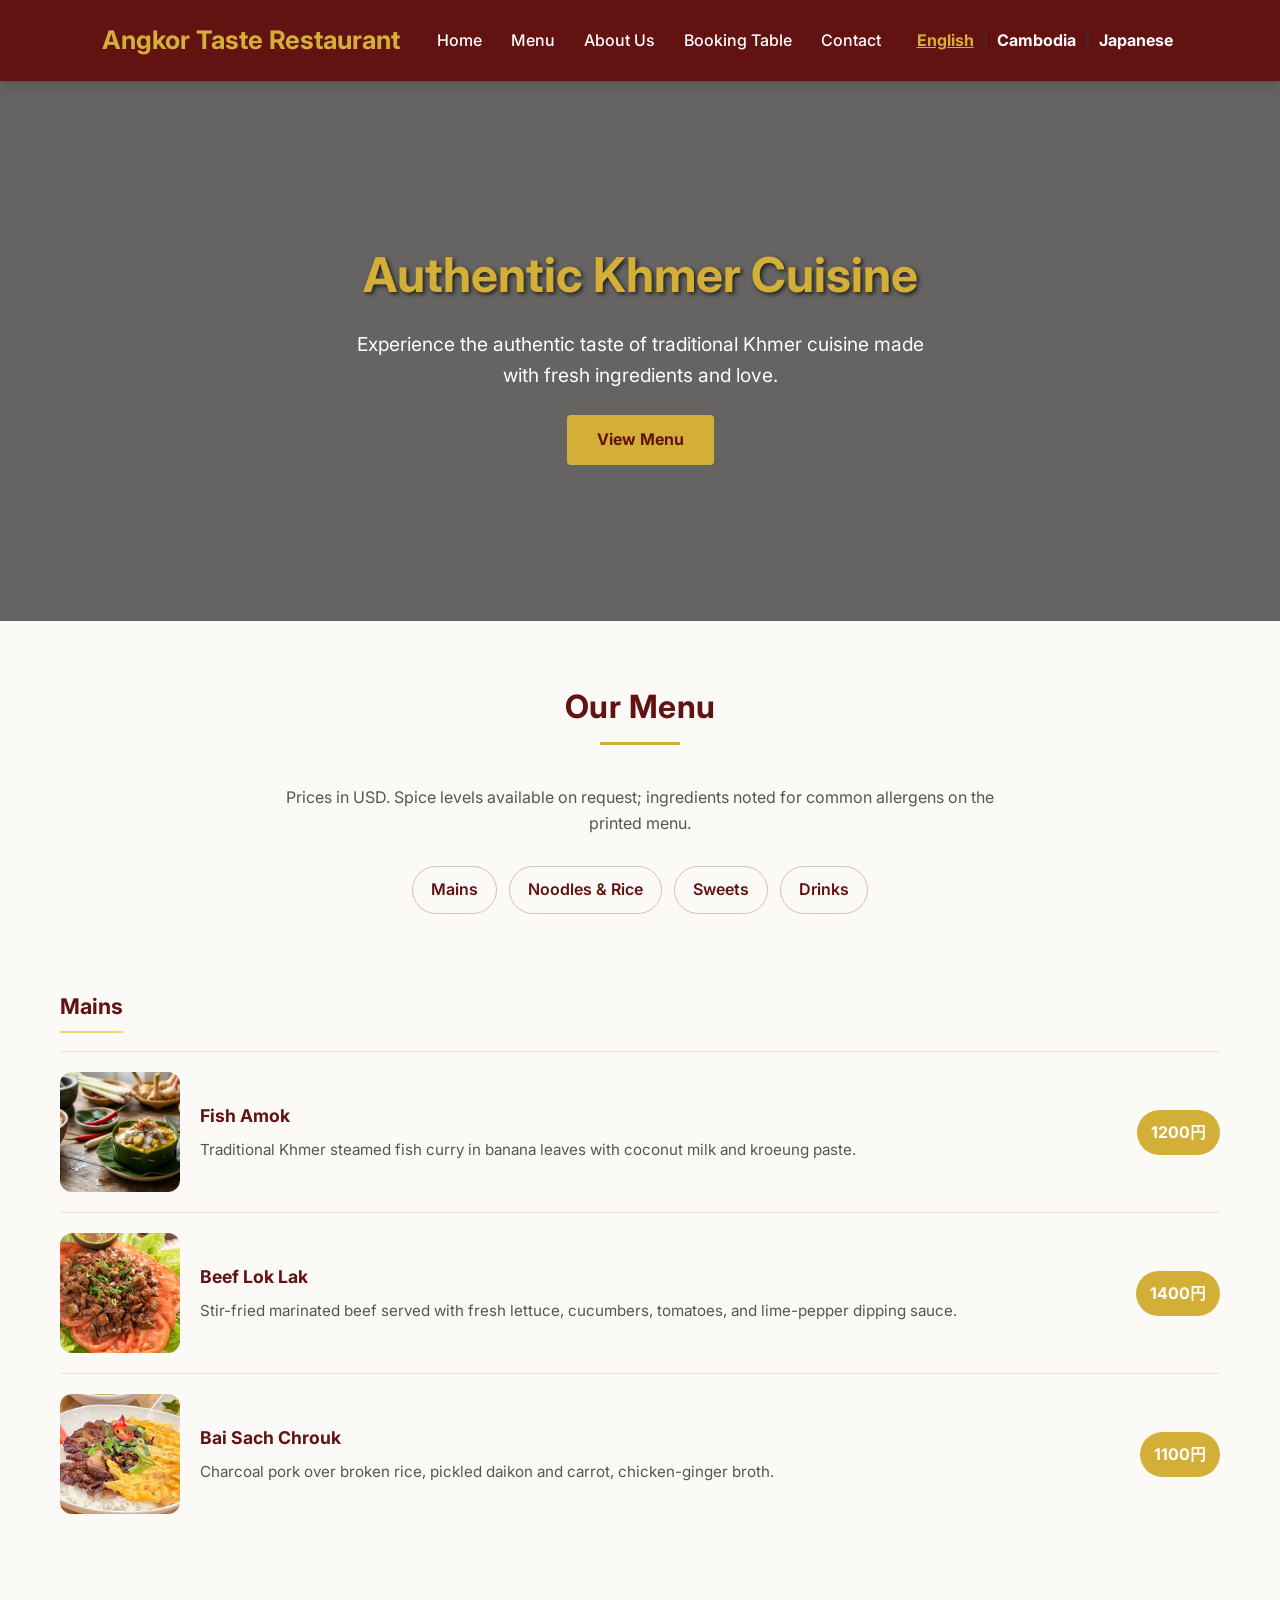
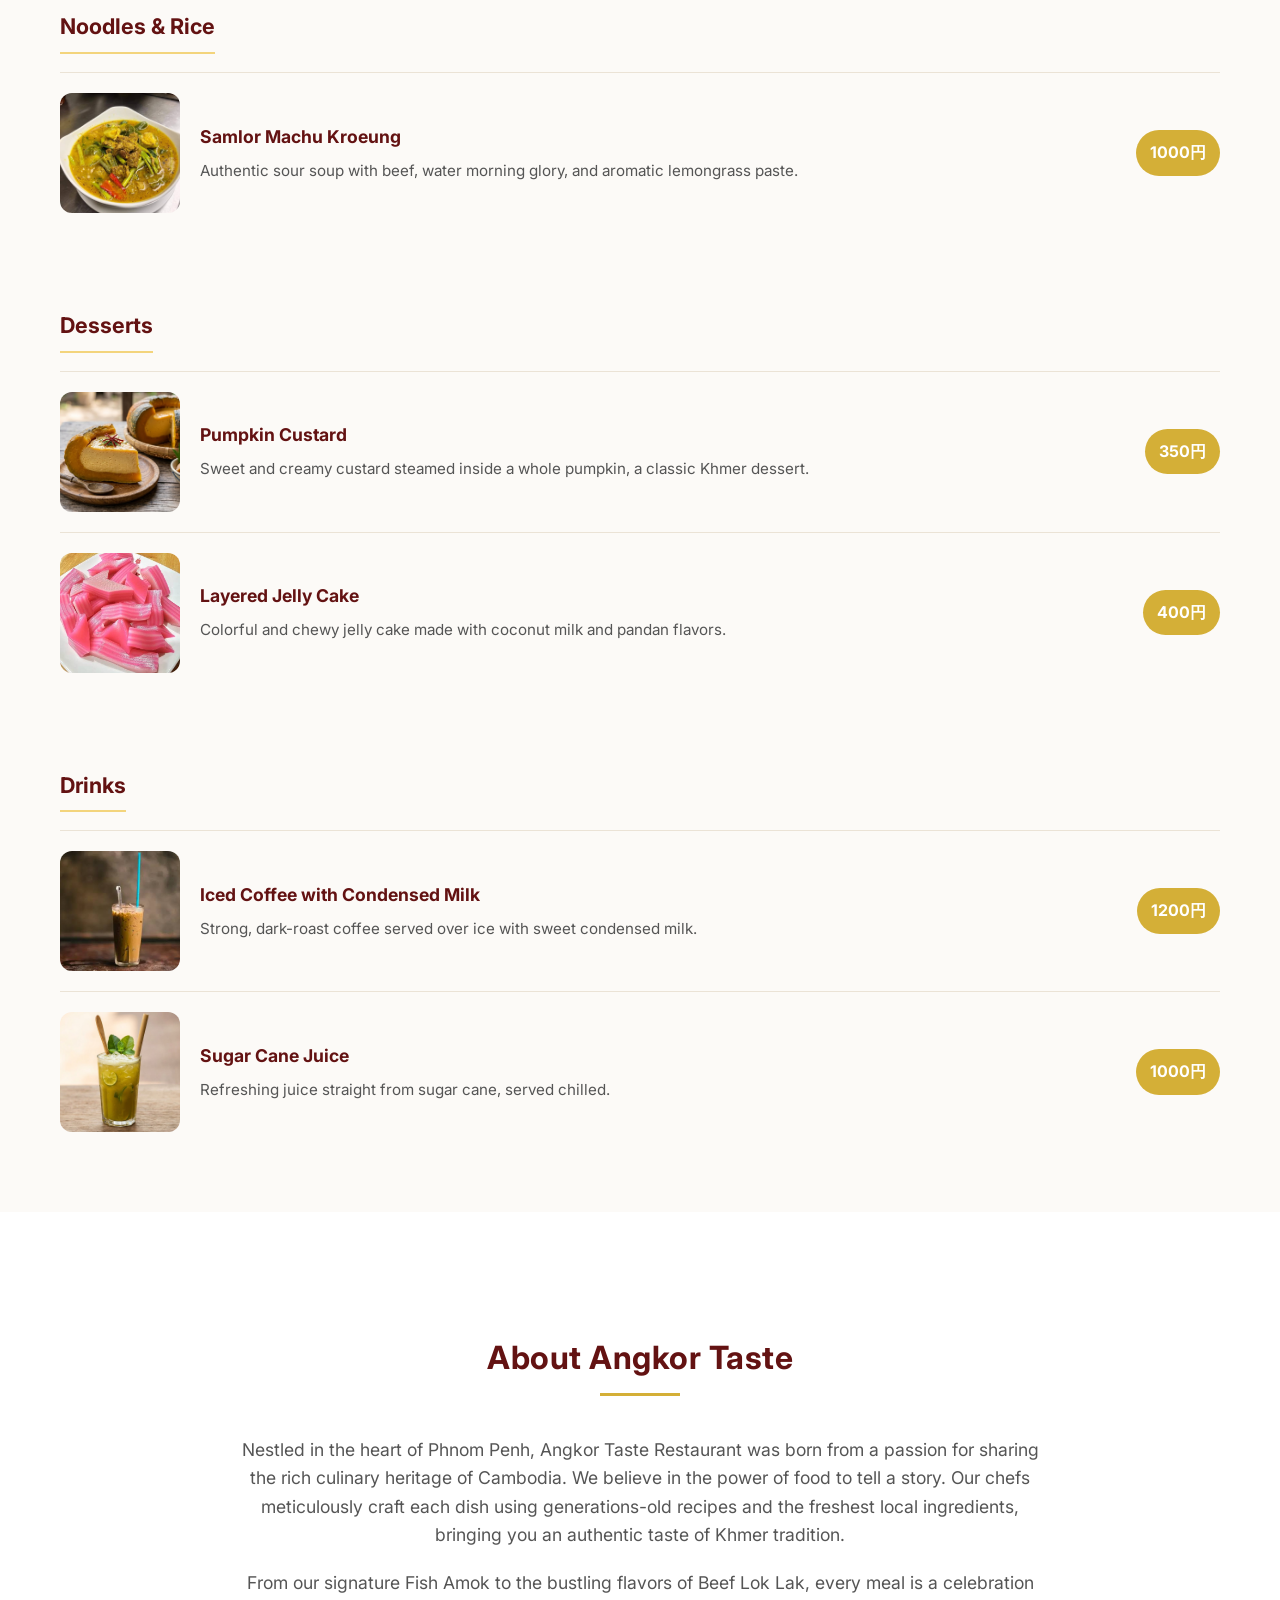
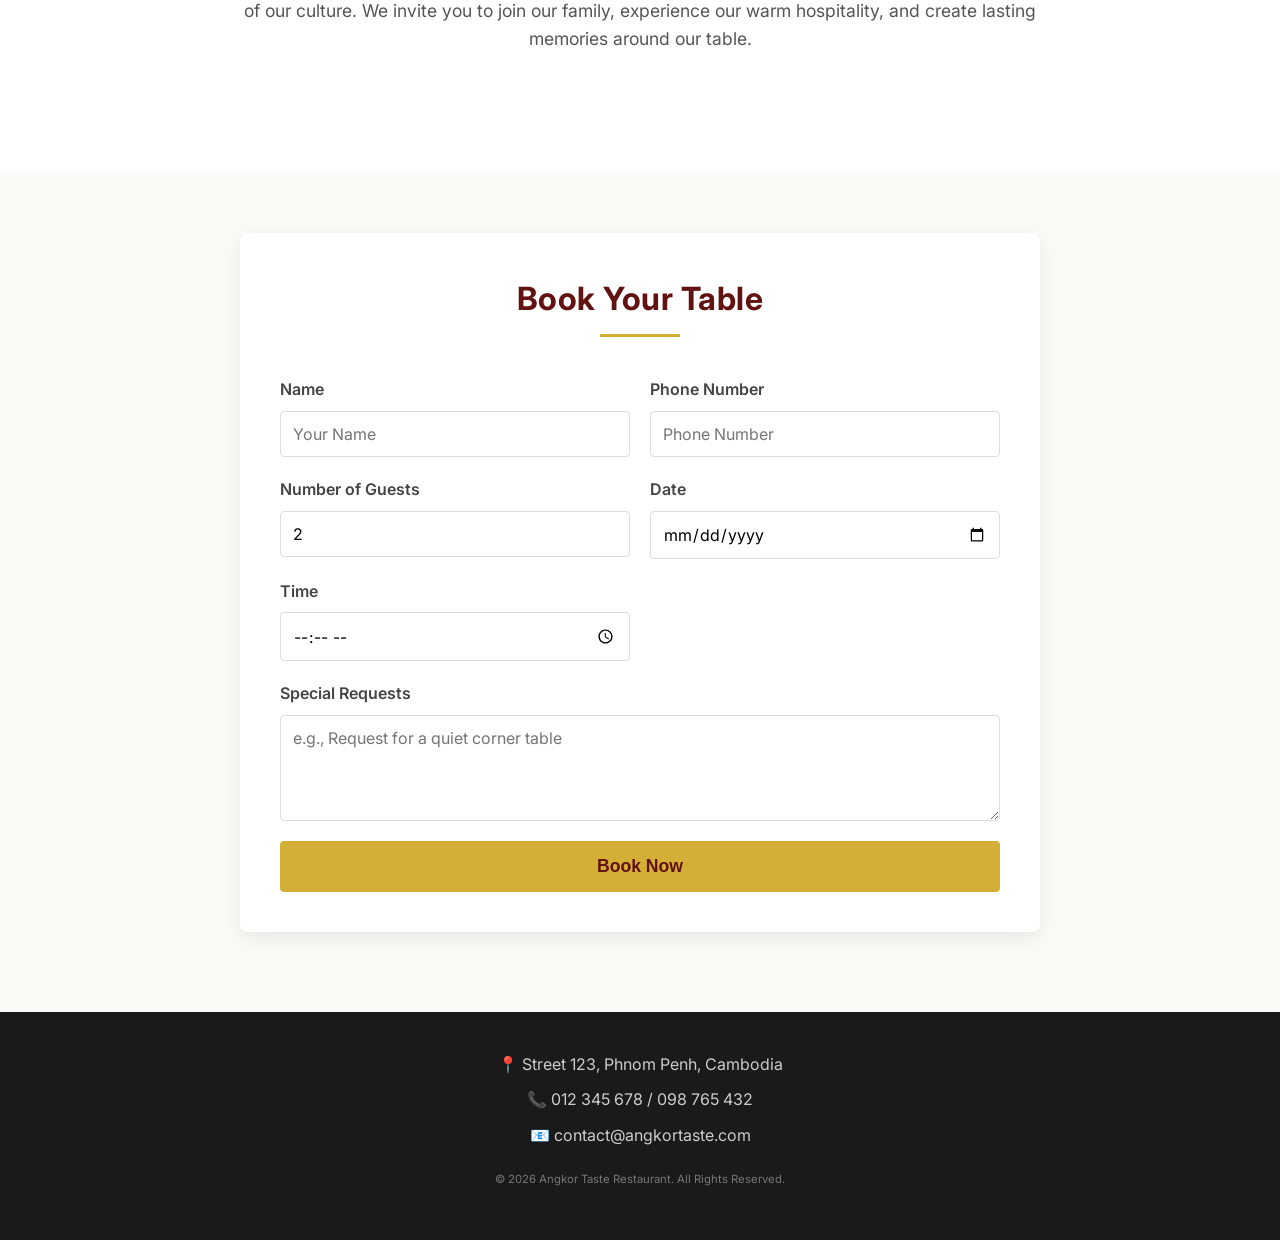
==== commit 718f200e: "add photo to menu" ====
--- a/index.html
+++ b/index.html
@@ -52,21 +52,24 @@
             <h3 class="menu-category-title">Mains</h3>
             <div class="menu-list">
                 <div class="menu-entry">
-                    <div>
+                    <img src="img/amok .jpeg" alt="Fish Amok" class="menu-entry-image">
+                    <div class="menu-entry-content">
                         <h4>Fish Amok</h4>
                         <p>Traditional Khmer steamed fish curry in banana leaves with coconut milk and kroeung paste.</p>
                     </div>
                     <span class="price">1200円</span>
                 </div>
                 <div class="menu-entry">
-                    <div>
+                    <img src="img/beef lok lak.webp" alt="Beef Lok Lak" class="menu-entry-image">
+                    <div class="menu-entry-content">
                         <h4>Beef Lok Lak</h4>
                         <p>Stir-fried marinated beef served with fresh lettuce, cucumbers, tomatoes, and lime-pepper dipping sauce.</p>
                     </div>
                     <span class="price">1400円</span>
                 </div>
                 <div class="menu-entry">
-                    <div>
+                    <img src="img/bay sach jruk.jpeg" alt="Bai Sach Chrouk" class="menu-entry-image">
+                    <div class="menu-entry-content">
                         <h4>Bai Sach Chrouk</h4>
                         <p>Charcoal pork over broken rice, pickled daikon and carrot, chicken-ginger broth.</p>
                     </div>
@@ -79,7 +82,8 @@
             <h3 class="menu-category-title">Noodles & Rice</h3>
             <div class="menu-list">
                 <div class="menu-entry">
-                    <div>
+                    <img src="img/សម្លម្ជូរ.jpg" alt="Samlor Machu Kroeung" class="menu-entry-image">
+                    <div class="menu-entry-content">
                         <h4>Samlor Machu Kroeung</h4>
                         <p>Authentic sour soup with beef, water morning glory, and aromatic lemongrass paste.</p>
                     </div>
@@ -92,14 +96,16 @@
             <h3 class="menu-category-title">Desserts</h3>
             <div class="menu-list">
                 <div class="menu-entry">
-                    <div>
+                    <img src="img/songya lpov.jpeg" alt="Pumpkin Custard" class="menu-entry-image">
+                    <div class="menu-entry-content">
                         <h4>Pumpkin Custard</h4>
                         <p>Sweet and creamy custard steamed inside a whole pumpkin, a classic Khmer dessert.</p>
                     </div>
                     <span class="price">350円</span>
                 </div>
                 <div class="menu-entry">
-                    <div>
+                    <img src="img/images.jpeg" alt="Layered Jelly Cake" class="menu-entry-image">
+                    <div class="menu-entry-content">
                         <h4>Layered Jelly Cake</h4>
                         <p>Colorful and chewy jelly cake made with coconut milk and pandan flavors.</p>
                     </div>
@@ -112,14 +118,16 @@
             <h3 class="menu-category-title">Drinks</h3>
             <div class="menu-list">
                 <div class="menu-entry">
-                    <div>
+                    <img src="img/cafe.jpeg" alt="Iced Coffee with Condensed Milk" class="menu-entry-image">
+                    <div class="menu-entry-content">
                         <h4>Iced Coffee with Condensed Milk</h4>
                         <p>Strong, dark-roast coffee served over ice with sweet condensed milk.</p>
                     </div>
                     <span class="price">1200円</span>
                 </div>
                 <div class="menu-entry">
-                    <div>
+                    <img src="img/ទឺកអំពៅ.jpeg" alt="Sugar Cane Juice" class="menu-entry-image">
+                    <div class="menu-entry-content">
                         <h4>Sugar Cane Juice</h4>
                         <p>Refreshing juice straight from sugar cane, served chilled.</p>
                     </div>
--- a/style.css
+++ b/style.css
@@ -181,10 +181,10 @@
 
 .menu-entry {
     display: grid;
-    grid-template-columns: 1fr auto;
+    grid-template-columns: 120px 1fr auto;
     gap: 20px;
     padding: 20px 0;
-    align-items: flex-start;
+    align-items: center;
     border-bottom: 1px solid #ebe3d6;
 }
 
@@ -192,13 +192,26 @@
     border-bottom: none;
 }
 
-.menu-entry h4 {
+.menu-entry-image {
+    width: 120px;
+    height: 120px;
+    object-fit: cover;
+    border-radius: 12px;
+    flex-shrink: 0;
+}
+
+.menu-entry-content {
+    display: flex;
+    flex-direction: column;
+}
+
+.menu-entry-content h4 {
     color: #631212;
     font-size: 1.1rem;
     margin-bottom: 8px;
 }
 
-.menu-entry p {
+.menu-entry-content p {
     color: #555;
     line-height: 1.6;
     font-size: 0.95rem;
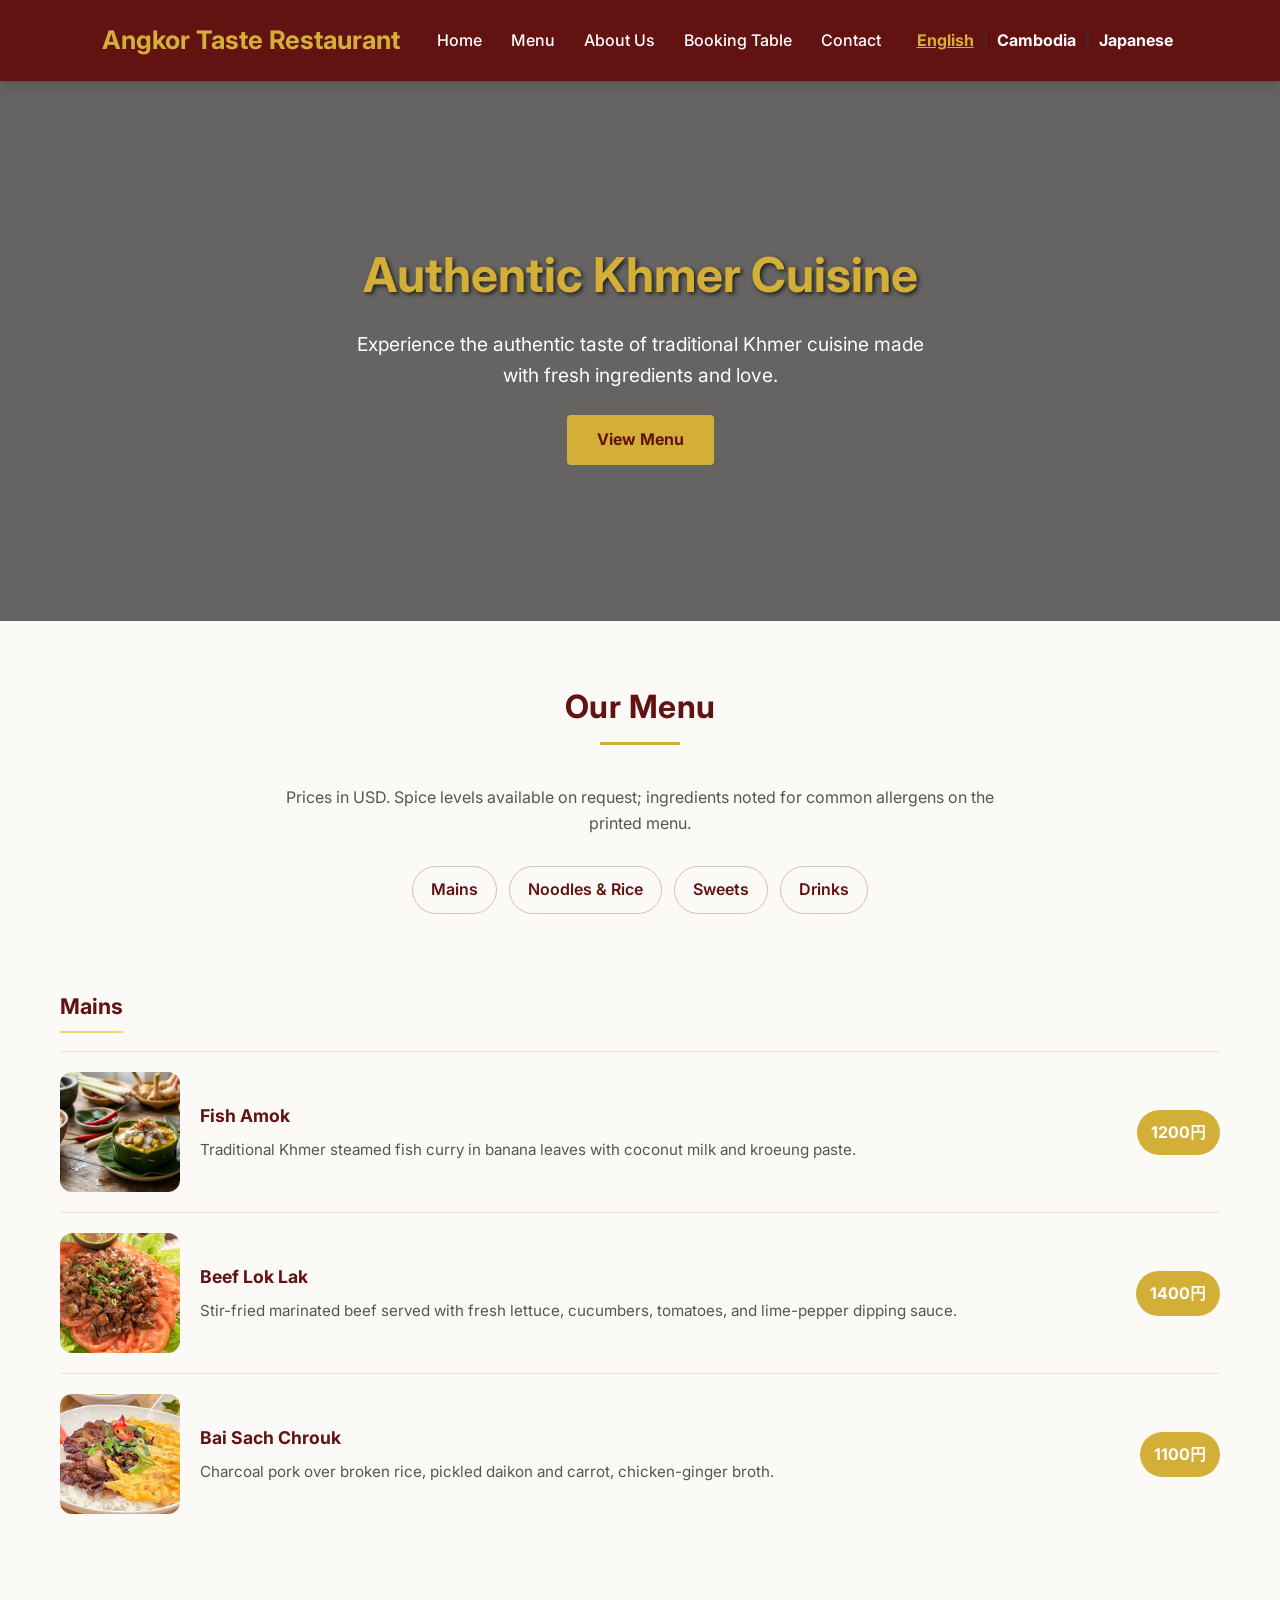
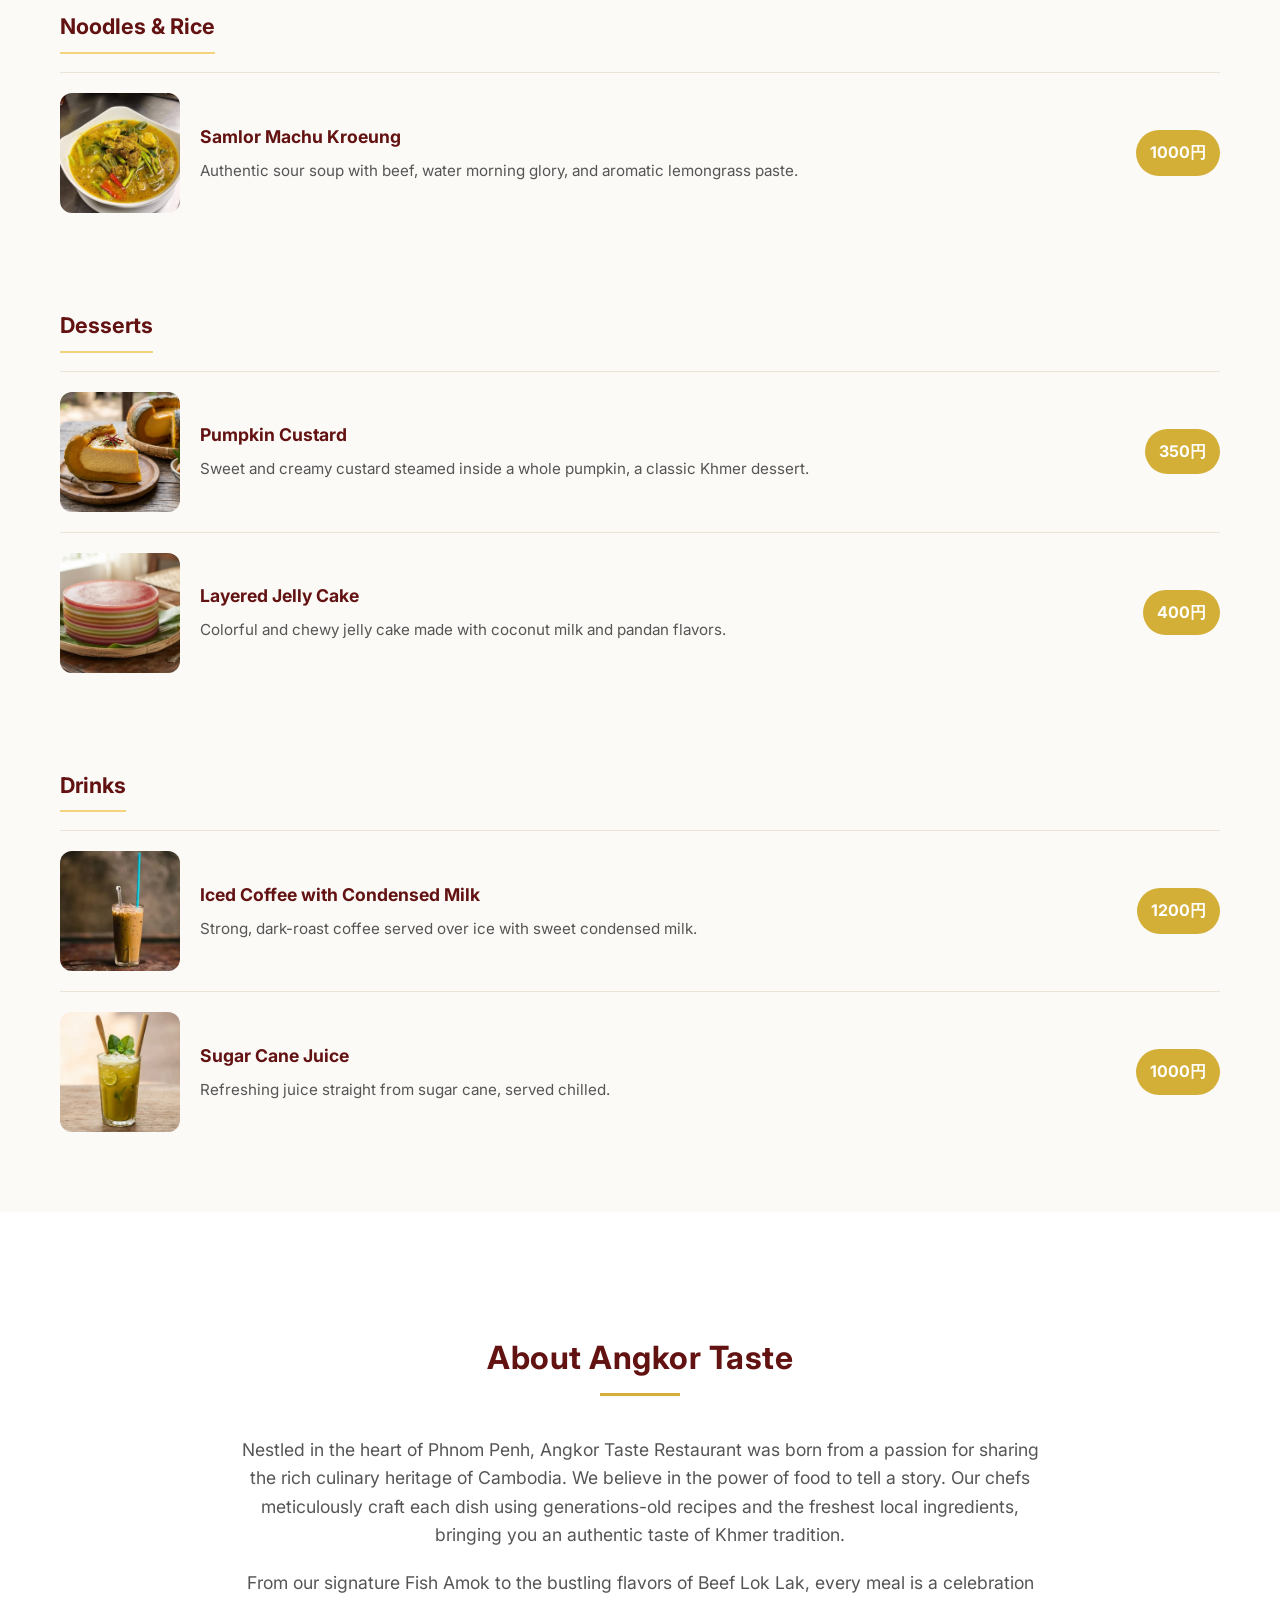
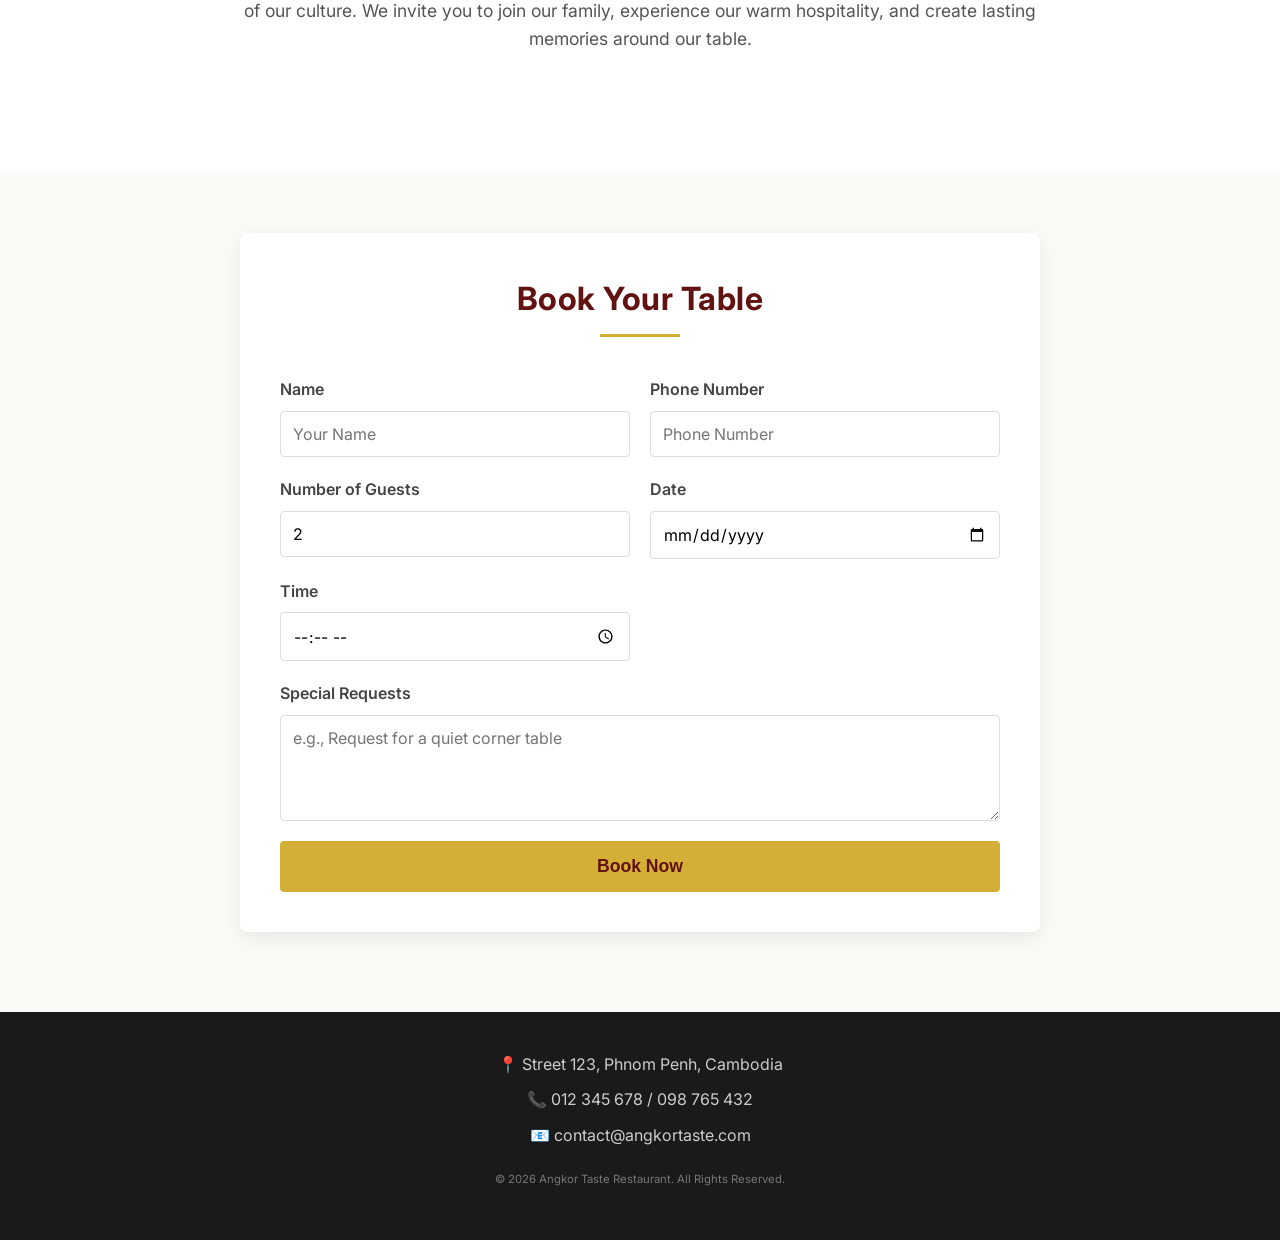
==== commit 7bc26e79: "update photo in dessert" ====
--- a/index.html
+++ b/index.html
@@ -104,7 +104,7 @@
                     <span class="price">350円</span>
                 </div>
                 <div class="menu-entry">
-                    <img src="img/images.jpeg" alt="Layered Jelly Cake" class="menu-entry-image">
+                    <img src="img/nom jak kchan.jpeg" alt="Layered Jelly Cake" class="menu-entry-image">
                     <div class="menu-entry-content">
                         <h4>Layered Jelly Cake</h4>
                         <p>Colorful and chewy jelly cake made with coconut milk and pandan flavors.</p>
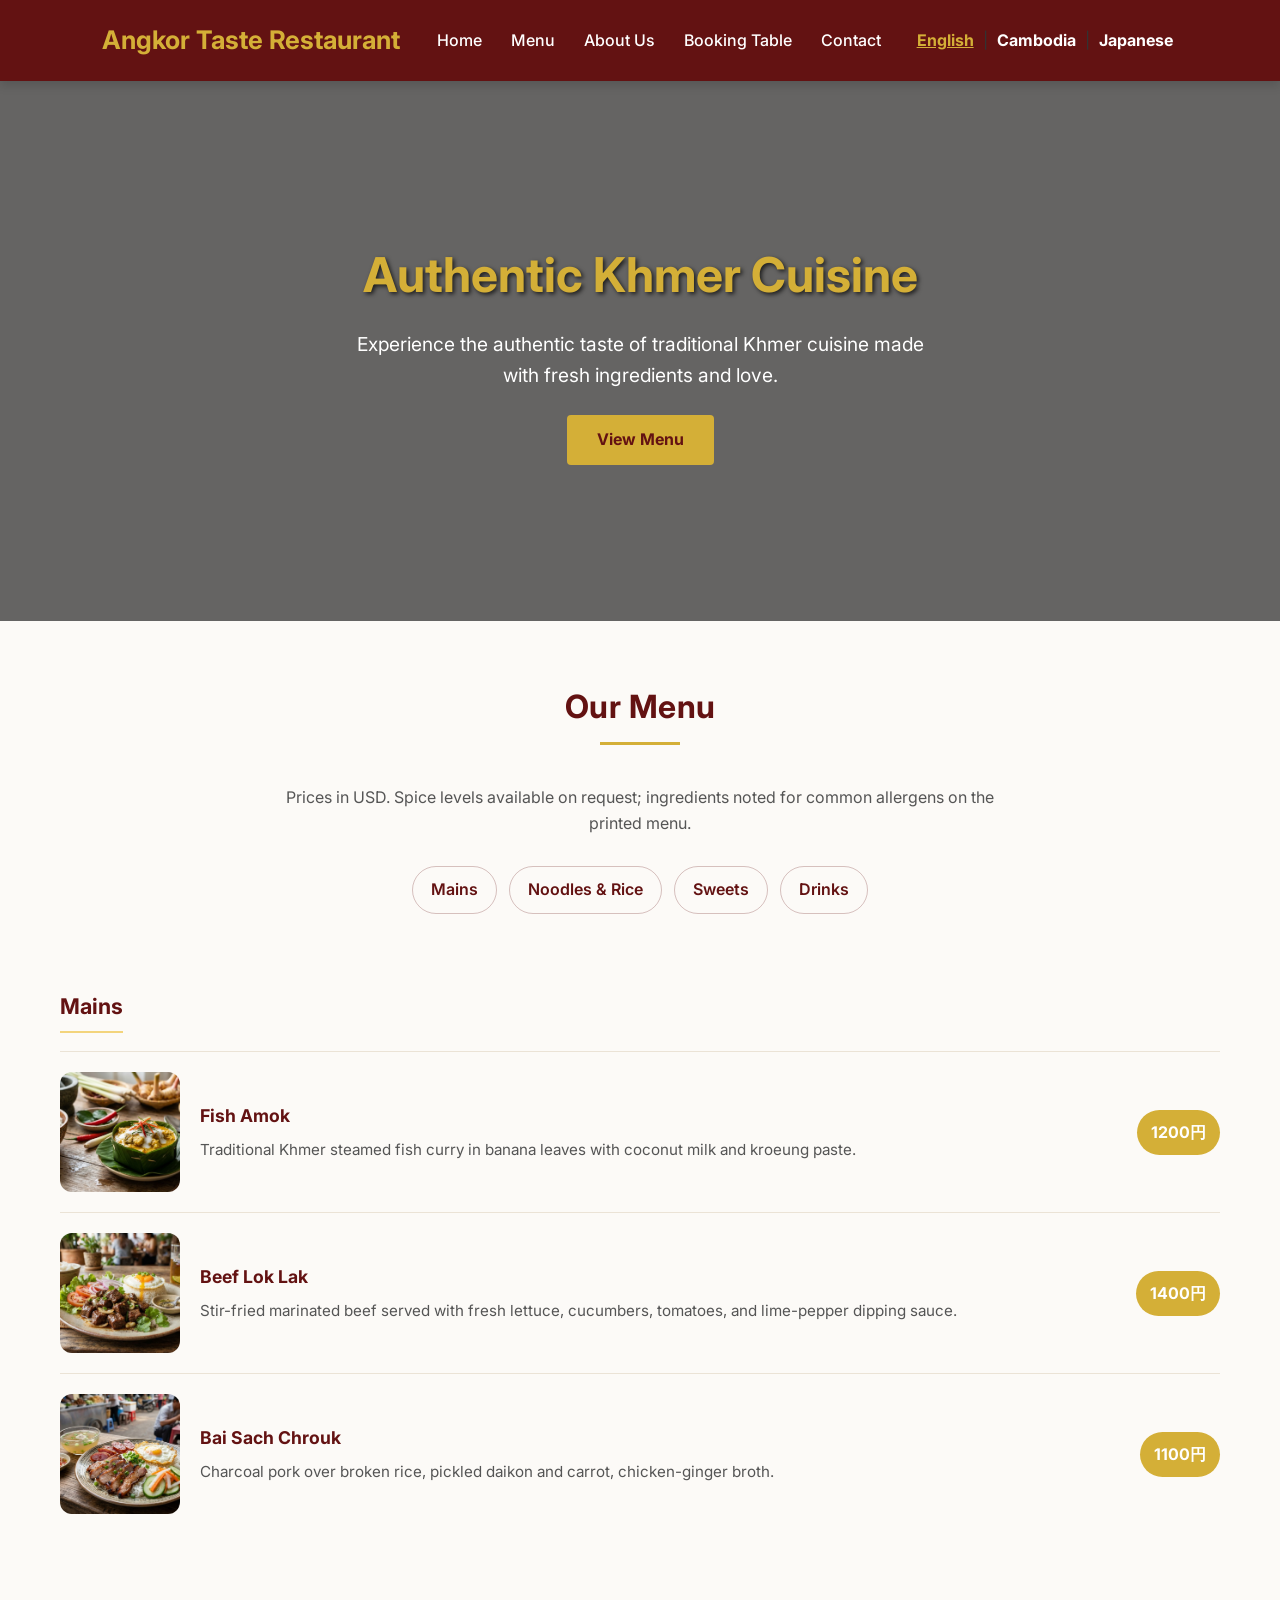
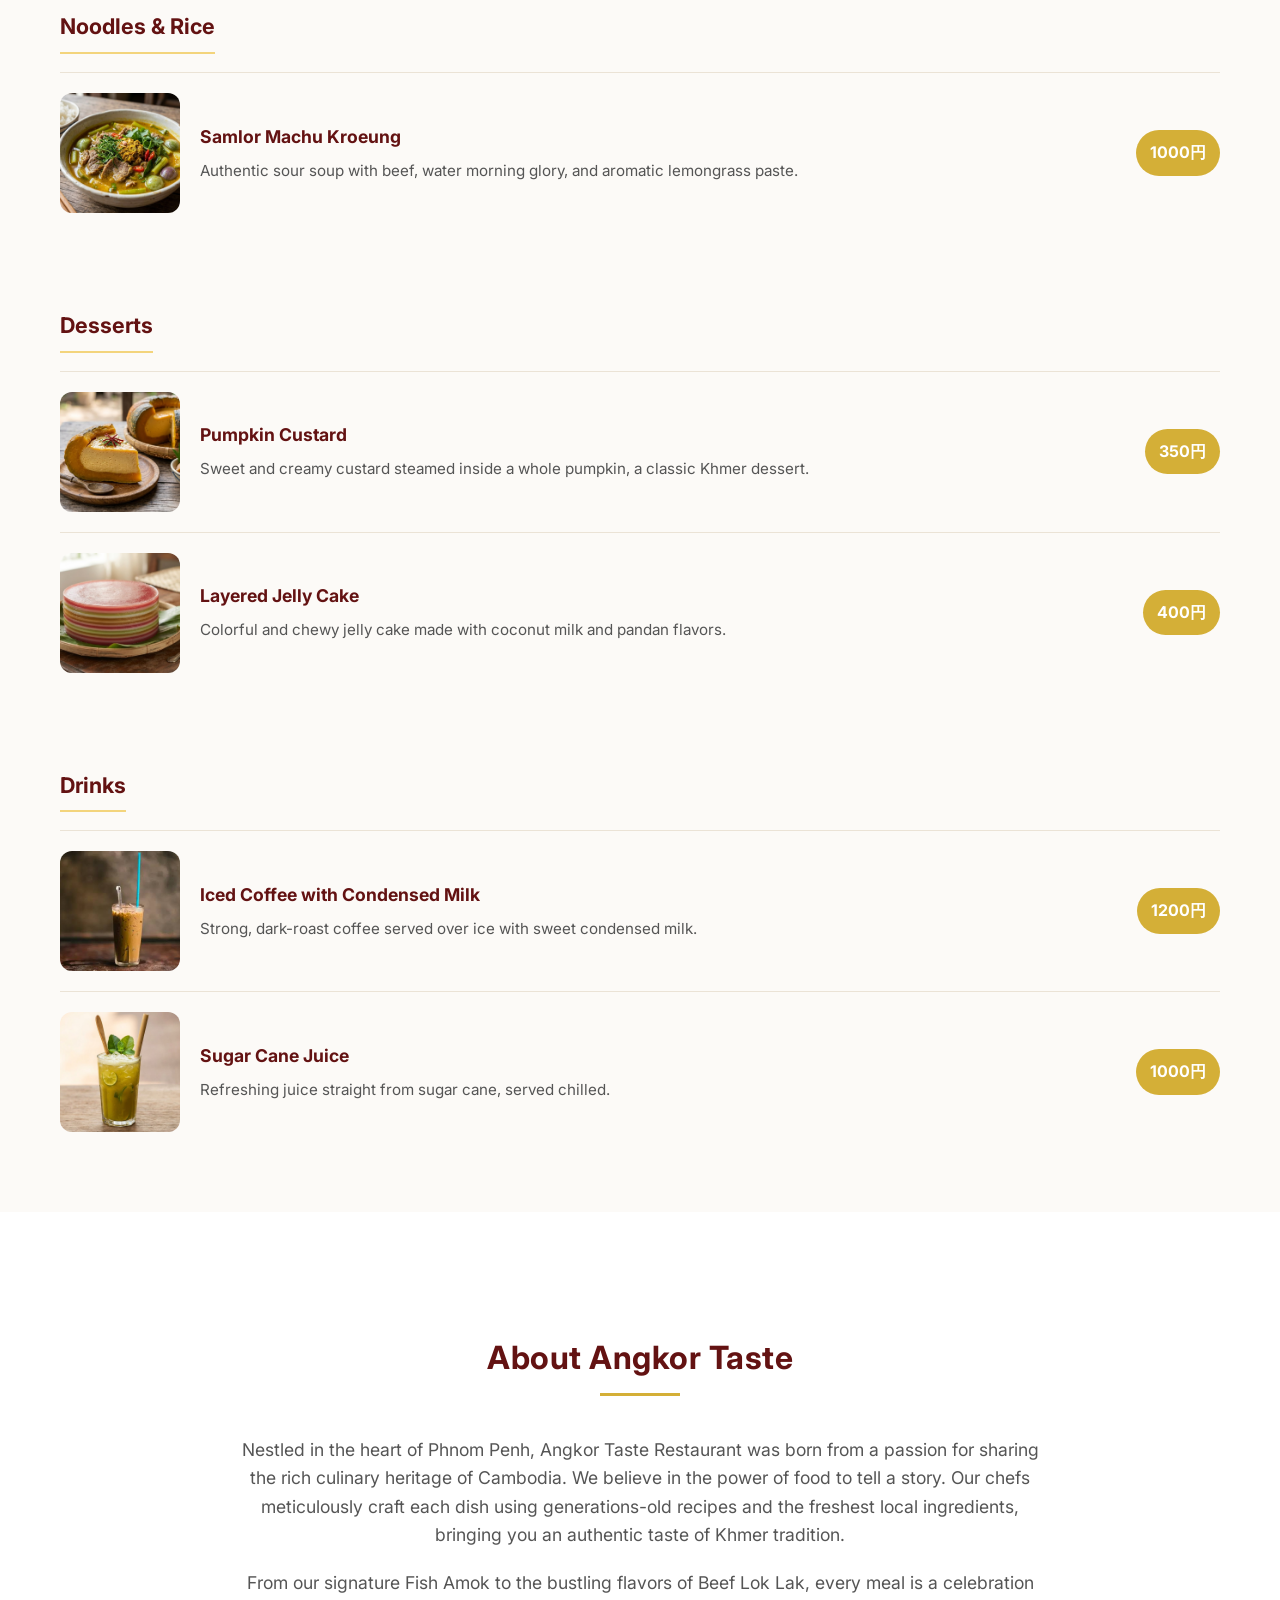
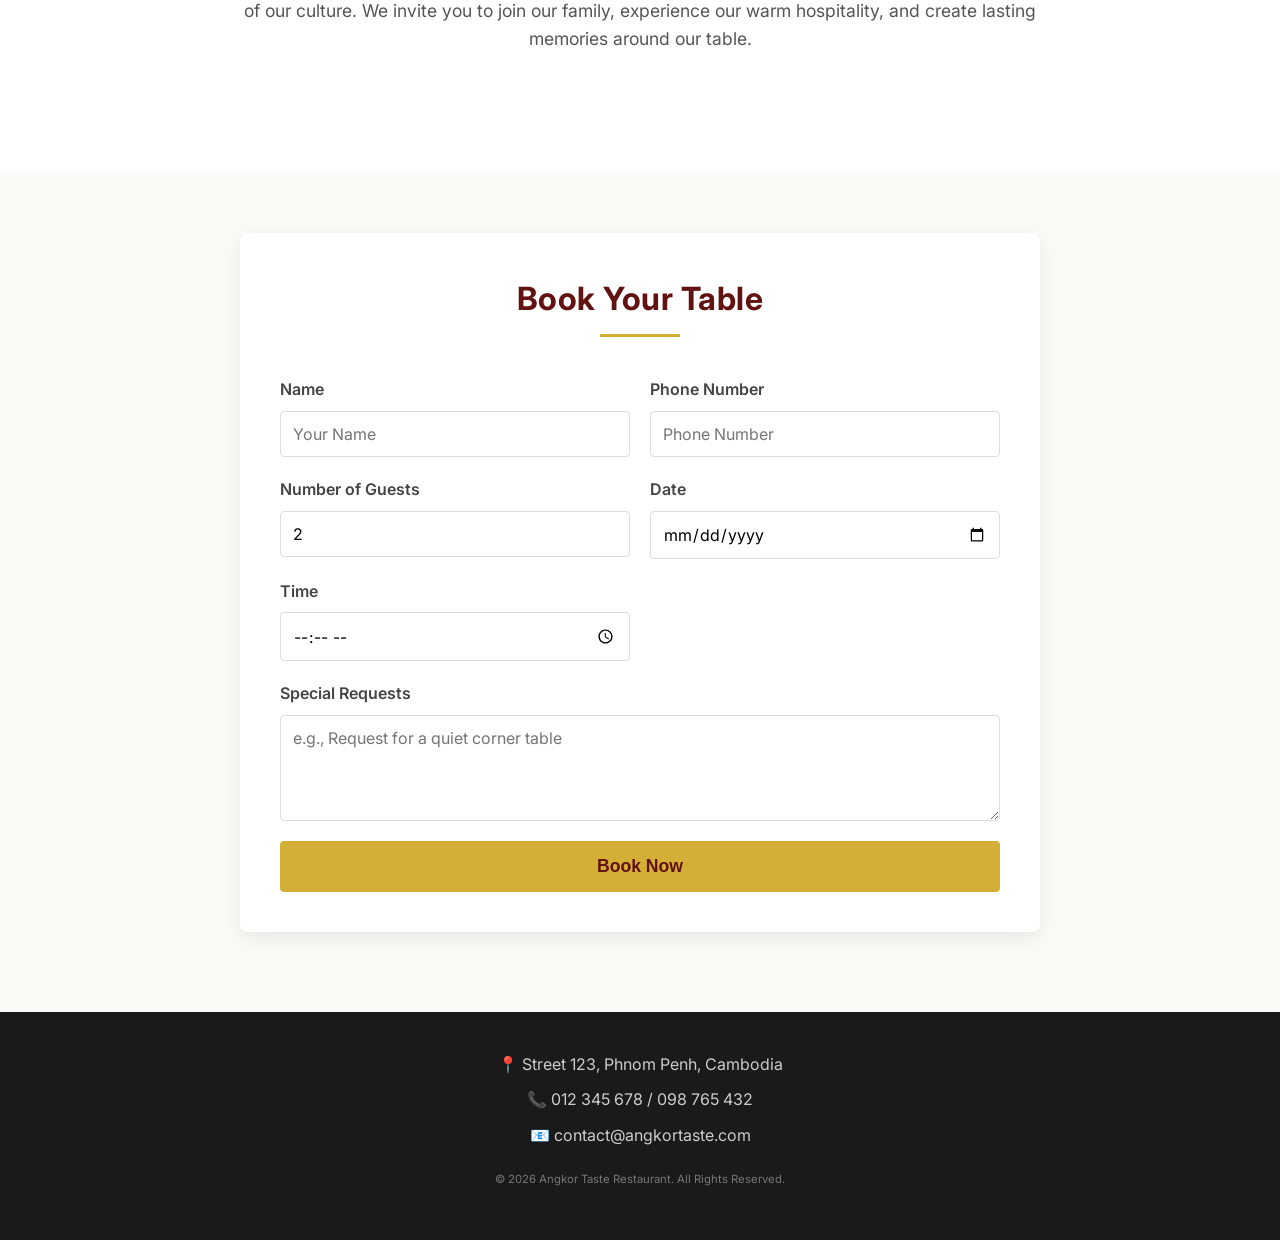
==== commit 8dfd0bf9: "change menu photo" ====
--- a/index.html
+++ b/index.html
@@ -60,7 +60,7 @@
                     <span class="price">1200円</span>
                 </div>
                 <div class="menu-entry">
-                    <img src="img/beef lok lak.webp" alt="Beef Lok Lak" class="menu-entry-image">
+                    <img src="img/loklak.jpeg" alt="Beef Lok Lak" class="menu-entry-image">
                     <div class="menu-entry-content">
                         <h4>Beef Lok Lak</h4>
                         <p>Stir-fried marinated beef served with fresh lettuce, cucumbers, tomatoes, and lime-pepper dipping sauce.</p>
@@ -68,7 +68,7 @@
                     <span class="price">1400円</span>
                 </div>
                 <div class="menu-entry">
-                    <img src="img/bay sach jruk.jpeg" alt="Bai Sach Chrouk" class="menu-entry-image">
+                    <img src="img/bay srob .jpeg" alt="Bai Sach Chrouk" class="menu-entry-image">
                     <div class="menu-entry-content">
                         <h4>Bai Sach Chrouk</h4>
                         <p>Charcoal pork over broken rice, pickled daikon and carrot, chicken-ginger broth.</p>
@@ -82,7 +82,7 @@
             <h3 class="menu-category-title">Noodles & Rice</h3>
             <div class="menu-list">
                 <div class="menu-entry">
-                    <img src="img/សម្លម្ជូរ.jpg" alt="Samlor Machu Kroeung" class="menu-entry-image">
+                    <img src="img/mju kroeung.jpeg" alt="Samlor Machu Kroeung" class="menu-entry-image">
                     <div class="menu-entry-content">
                         <h4>Samlor Machu Kroeung</h4>
                         <p>Authentic sour soup with beef, water morning glory, and aromatic lemongrass paste.</p>
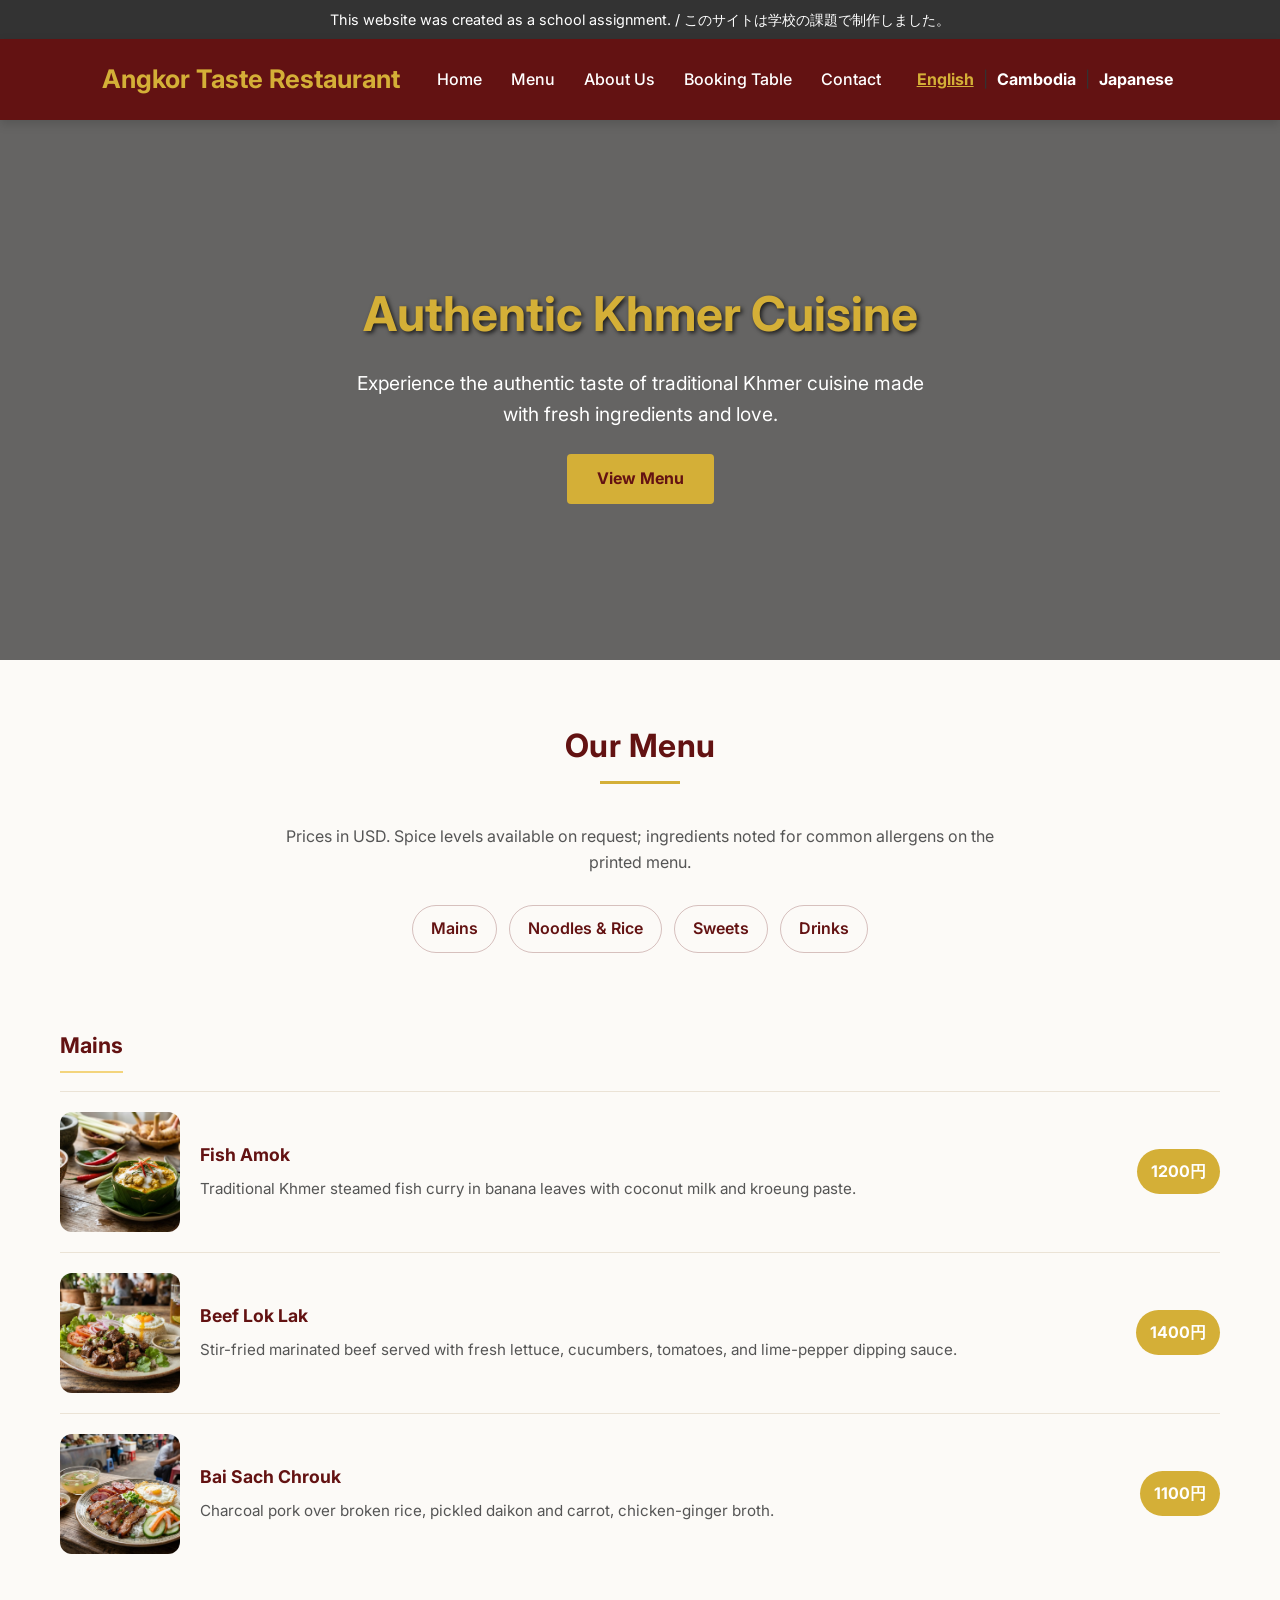
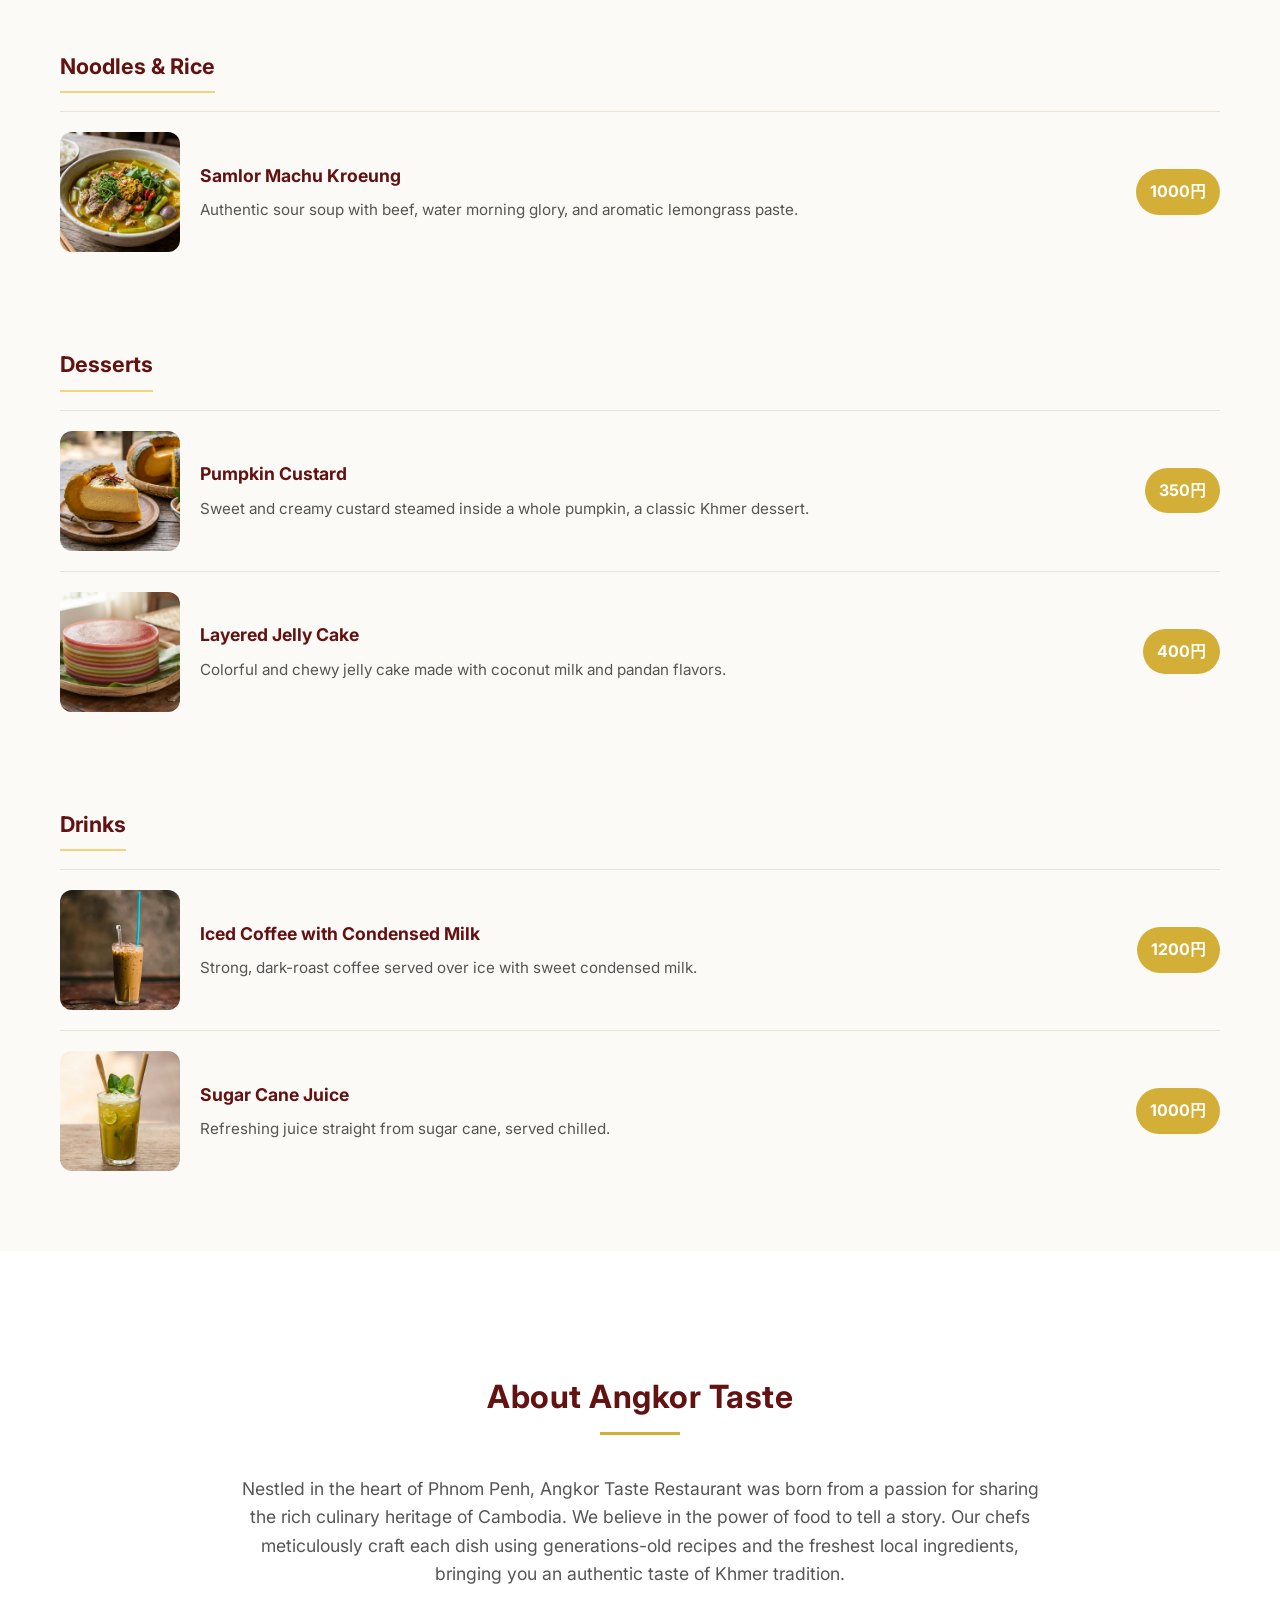
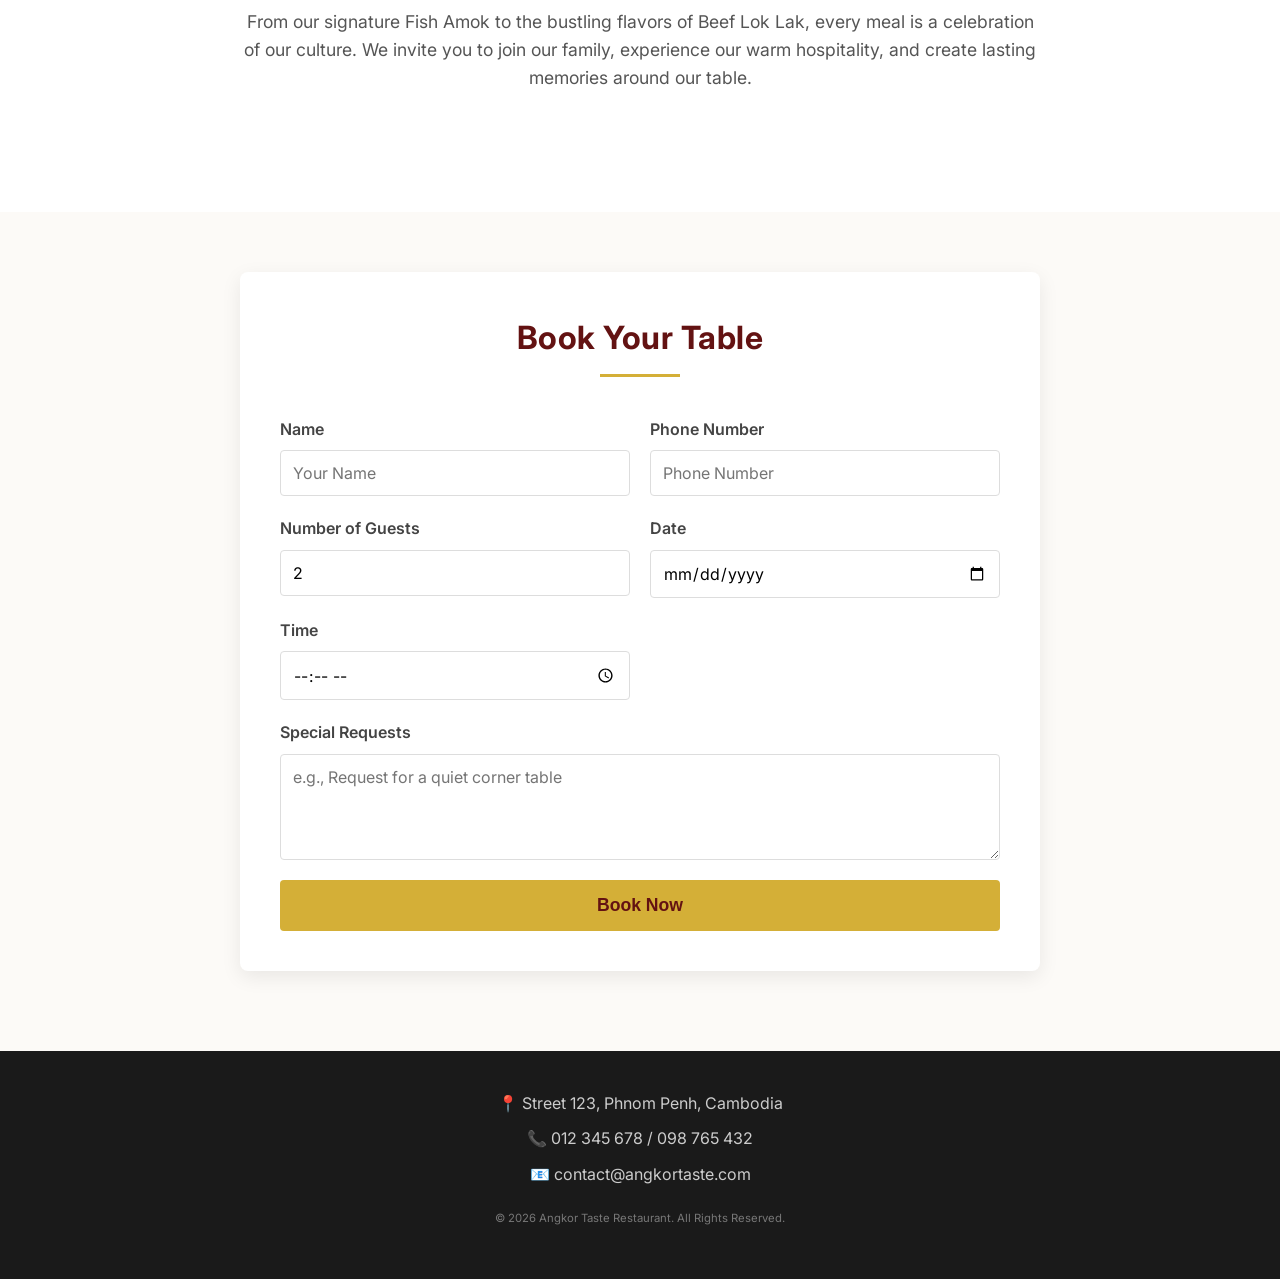
==== commit e29b431f: "inform that this website is create as school assignment" ====
--- a/index.html
+++ b/index.html
@@ -12,6 +12,10 @@
 </head>
 
 <body>
+
+    <div class="assignment-notice">
+        <p>This website was created as a school assignment. / このサイトは学校の課題で制作しました。</p>
+    </div>
 
     <header>
         <div class="logo">Angkor Taste Restaurant</div>
--- a/style.css
+++ b/style.css
@@ -11,6 +11,19 @@
     color: #333;
     line-height: 1.6;
 }
+
+.assignment-notice {
+    background-color: #333;
+    color: #fff;
+    text-align: center;
+    padding: 8px;
+    font-size: 0.9rem;
+}
+
+.assignment-notice p {
+    margin: 0;
+}
+
 
 /* Header & Navigation */
 header {
